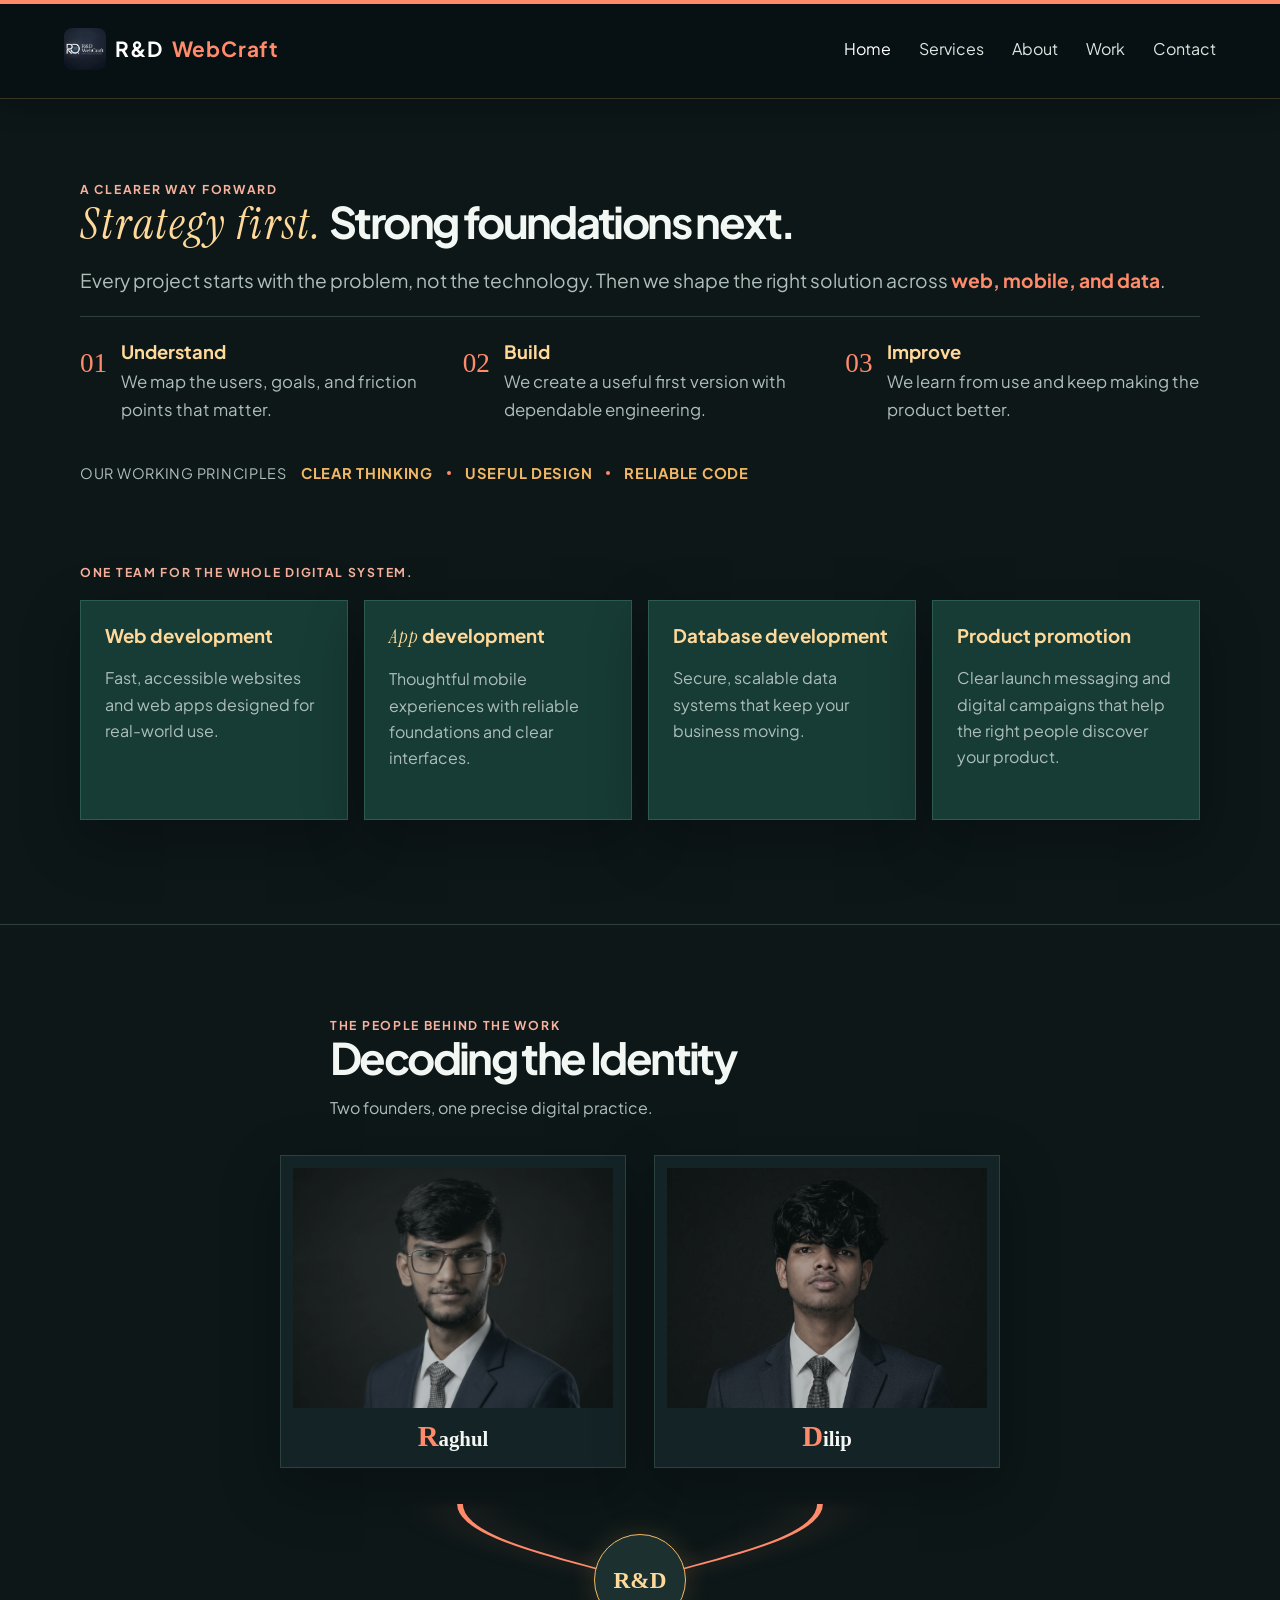
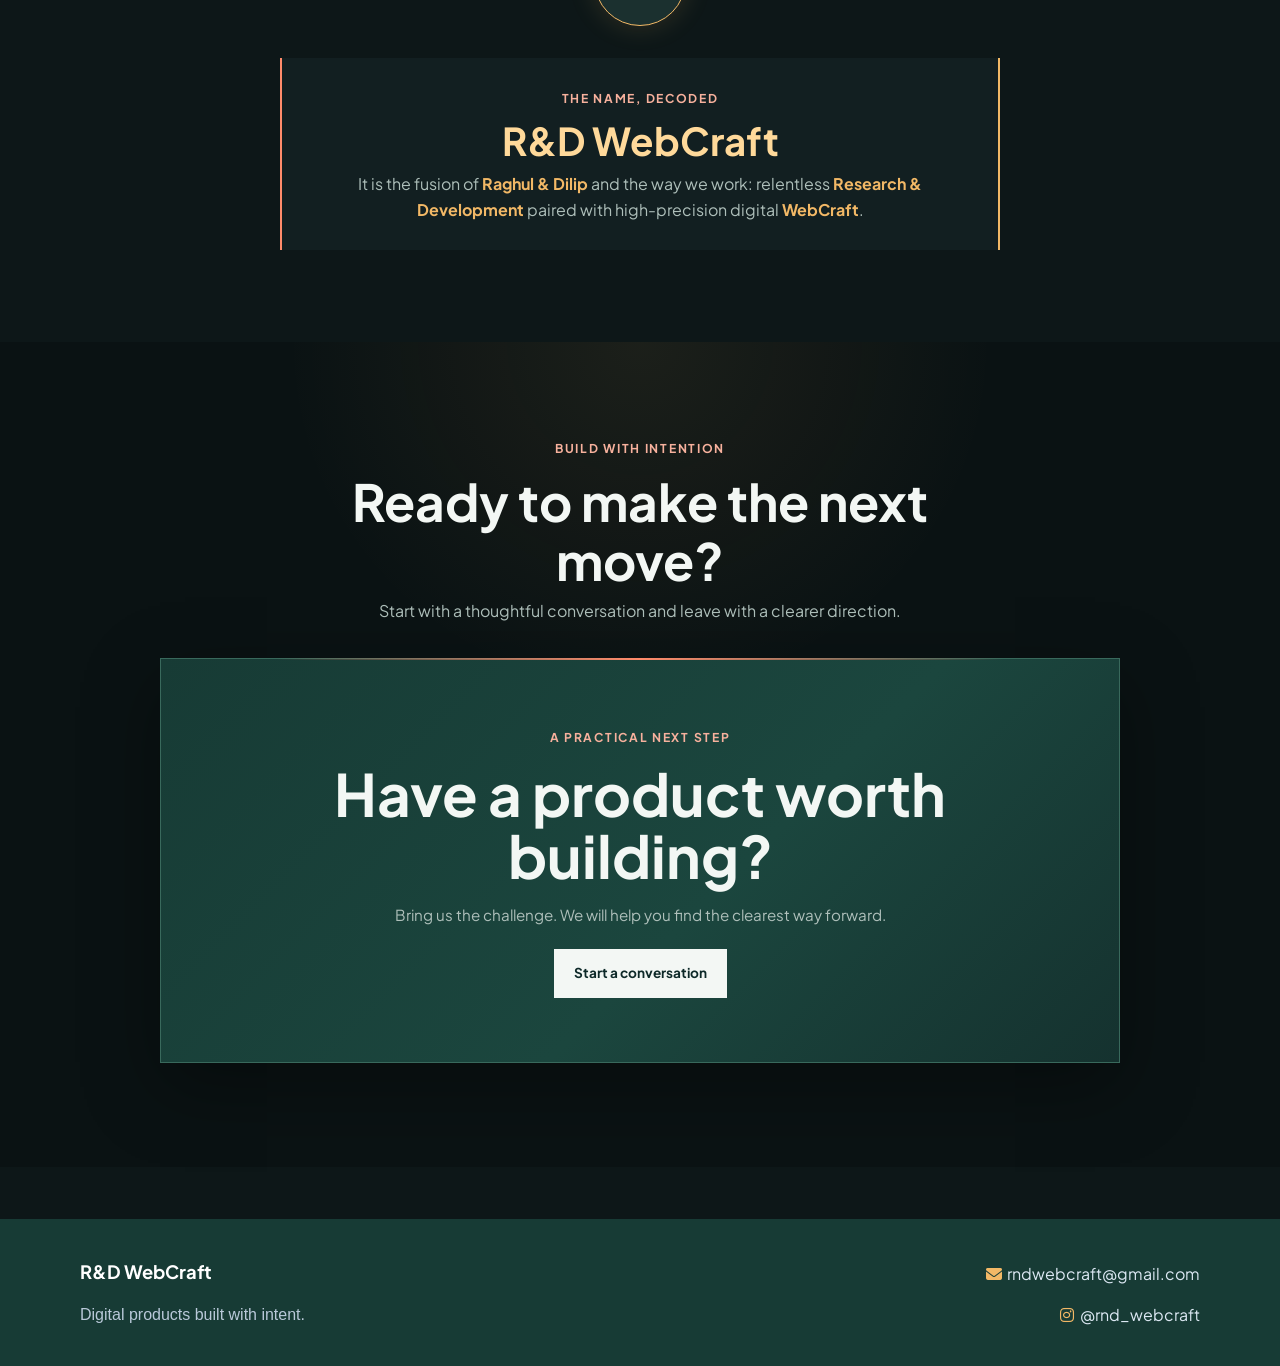
==== index.html @ b20bd74e "Add files via upload" ====
<!DOCTYPE html>
<html lang="en">
<head>
  <meta charset="UTF-8" />
  <meta name="viewport" content="width=device-width, initial-scale=1.0" />
  <title>R&amp;D WebCraft | Digital Products</title>
  <link rel="stylesheet" href="Styles.css" />
  <link rel="stylesheet" href="https://cdnjs.cloudflare.com/ajax/libs/font-awesome/6.5.2/css/all.min.css" />
  <link rel="icon" type="image/jpeg" href="../images/rnd_webcraft_icon.png">
  <link rel="apple-touch-icon" href="../images/rnd_webcraft_icon.png" />

  <meta property="og:site_name" content="R&amp;D WebCraft" />
  <meta property="og:title" content="R&amp;D WebCraft | Digital Products" />
  <meta property="og:type" content="website" />
  <meta property="og:url" content="______________" />

  <!-- 3. Google Site Name & Organization Structured Data (JSON-LD) -->
  <script type="application/ld+json">
  {
  "@context": "https://schema.org",
    "@graph": [
      {
        "@type": "WebSite",
        "@id": "___________________#website",
        "url": "____________________",
        "name": "R&D WebCraft",
        "alternateName": [
          "RnD WebCraft",
          "R&D WebCraft | Digital Products"
        ]
      },
      {
        "@type": "Organization",
        "@id": "______________________#organization",
        "name": "R&D WebCraft",
        "url": "_______________________",
        "logo": "________________________images/rnd_webcraft_icon.png"
      }
    ]
  }
  </script>
</head>
<body class="home-page">
  <header class="navbar">
    <a class="logo" href="index.html"><img src="../images/rnd_webcraft_icon.png" alt="R&amp;D WebCraft logo" />R&amp;D <span>WebCraft</span></a>
    <nav><a href="index.html" aria-current="page">Home</a><a href="services.html">Services</a><a href="about.html">About</a><a href="testimonies.html">Work</a><a href="contact.html">Contact</a></nav>
  </header>
  <main>
    <section class="services-preview home-process">
      <div class="section-intro home-overview reveal"><span class="eyebrow">A clearer way forward</span><h2><span class="editorial-emphasis">Strategy first.</span> Strong foundations next.</h2><p>Every project starts with the problem, not the technology. Then we shape the right solution across <strong>web, mobile, and data</strong>.</p></div>
      <div class="process">
        <article class="process-item reveal"><span class="process-number">01</span><div><h3>Understand</h3><p>We map the users, goals, and friction points that matter.</p></div></article>
        <article class="process-item reveal"><span class="process-number">02</span><div><h3>Build</h3><p>We create a useful first version with dependable engineering.</p></div></article>
        <article class="process-item reveal"><span class="process-number">03</span><div><h3>Improve</h3><p>We learn from use and keep making the product better.</p></div></article>
      </div>
      <div class="home-signature reveal"><span>Our working principles</span><strong>Clear thinking</strong><i></i><strong>Useful design</strong><i></i><strong>Reliable code</strong></div>
    </section>
    <section class="services-preview home-toolkit"><div class="section-intro reveal"><span class="eyebrow">One team for the whole digital system.</span></div><div class="cards"><article class="card reveal"><h3>Web development</h3><p>Fast, accessible websites and web apps designed for real-world use.</p></article><article class="card reveal"><h3><span class="editorial-emphasis">App</span> development</h3><p>Thoughtful mobile experiences with reliable foundations and clear interfaces.</p></article><article class="card reveal"><h3>Database development</h3><p>Secure, scalable data systems that keep your business moving.</p></article><article class="card reveal"><h3>Product promotion</h3><p>Clear launch messaging and digital campaigns that help the right people discover your product.</p></article></div></section>
    <section class="identity-section" aria-labelledby="identity-title">
      <div class="section-intro reveal"><span class="eyebrow">The people behind the work</span><h2 id="identity-title">Decoding the Identity</h2><p>Two founders, one precise digital practice.</p></div>
      <div class="founders-row">
        <article class="founder-card reveal"><div class="founder-portrait"><img src="../images/raghul.jpeg" alt="Placeholder portrait for Raghul" /></div><h3><strong>R</strong>aghul</h3></article>
        <article class="founder-card reveal"><div class="founder-portrait"><img src="../images/dilip.jpeg" alt="Dilip" /></div><h3><strong>D</strong>ilip</h3></article>
      </div>
      <div class="identity-convergence reveal" aria-label="R and D converge into the R and D monogram"><svg viewBox="0 0 100 120" role="img" aria-hidden="true" preserveAspectRatio="none"><path d="M25 0 C25 34 39 52 50 76"></path><path d="M75 0 C75 34 61 52 50 76"></path></svg><span class="identity-monogram">R&amp;D</span></div>
      <div class="identity-philosophy reveal"><span class="eyebrow">The name, decoded</span><h3>R&amp;D WebCraft</h3><p>It is the fusion of <strong>Raghul &amp; Dilip</strong> and the way we work: relentless <strong>Research &amp; Development</strong> paired with high-precision digital <strong>WebCraft</strong>.</p></div>
    </section>
    <section class="cta"><div class="cta-intro reveal"><span class="eyebrow">Build with intention</span><h2>Ready to make the next move?</h2><p>Start with a thoughtful conversation and leave with a clearer direction.</p></div><div class="cta-box reveal"><span class="eyebrow">A practical next step</span><h2>Have a product worth building?</h2><p>Bring us the challenge. We will help you find the clearest way forward.</p><a href="contact.html" class="btn-secondary">Start a conversation</a></div></section>
  </main>
  <br></br>
  <footer class="services-footer"><div class="services-footer-inner"><div><strong>R&amp;D WebCraft</strong><p>Digital products built with intent.</p></div><div class="footer-contact-details"><a href="mailto:rndwebcraft@gmail.com"><i class="fa-solid fa-envelope" aria-hidden="true"></i> rndwebcraft@gmail.com</a><a href="https://www.instagram.com/rnd_webcraft" target="_blank" rel="noopener noreferrer"><i class="fa-brands fa-instagram" aria-hidden="true"></i> @rnd_webcraft</a></div></div></footer>
  <script src="script.js"></script>
</body>
</html>
---- Styles.css ----
@import url('https://fonts.googleapis.com/css2?family=Instrument+Serif:ital@0;1&family=Plus+Jakarta+Sans:wght@400;500;600;700;800&display=swap');

:root {
  --ink: #f3f7f4;
  --ink-soft: #aebfba;
  --paper: #0d1718;
  --surface: #142325;
  --line: #2b4140;
  --gold: #f2b866;
  --gold-light: #ffd99a;
  --coral: #ff8b6b;
  --shadow: 0 20px 55px rgba(0, 0, 0, 0.28);
  --content-max: 1120px;
  --page-pad: 20px;
  --font-sans: "Plus Jakarta Sans", "Trebuchet MS", Verdana, sans-serif;
  --font-serif: "Instrument Serif", Georgia, "Times New Roman", serif;
}

* { box-sizing: border-box; }

html { scroll-behavior: smooth; }

body {
  margin: 0;
  background: var(--paper);
  color: var(--ink);
  font-family: var(--font-sans);
  line-height: 1.65;
}

body::before {
  content: "";
  position: fixed;
  inset: 0 0 auto;
  height: 4px;
  z-index: 20;
  background: var(--coral);
  transform: scaleX(0);
  transform-origin: left;
  animation: page-load 900ms ease forwards;
}

a { color: inherit; }

.navbar {
  position: sticky;
  top: 0;
  z-index: 10;
  display: flex;
  justify-content: space-between;
  align-items: center;
  gap: 18px;
  padding: 20px var(--page-pad);
  background: rgba(8, 17, 18, 0.96);
  color: #fff;
  border-bottom: 1px solid rgba(242, 184, 102, 0.22);
  box-shadow: 0 8px 24px rgba(0, 0, 0, 0.24);
}

.logo {
  display: inline-flex;
  align-items: center;
  gap: 10px;
  color: #fff;
  font-family: var(--font-sans);
  font-size: 1.4rem;
  font-weight: 700;
  letter-spacing: 0.04em;
  white-space: nowrap;
  text-decoration: none;
}

.logo img { width: 42px; height: 42px; object-fit: contain; border-radius: 8px; }

.logo span { color: var(--coral); }

nav { display: flex; flex-wrap: wrap; gap: 16px 20px; }

nav a {
  color: #dbe7e1;
  font-family: var(--font-sans);
  font-size: 0.92rem;
  text-decoration: none;
  transition: color 180ms ease;
}

nav a:hover, nav a[aria-current="page"] { color: #fff; }

main { width: 100%; }

section:not(.hero) { width: 100%; }

section:not(.hero) > *, footer > * {
  width: min(100%, var(--content-max));
  margin-left: auto;
  margin-right: auto;
}

.hero {
  max-width: none;
  padding: 76px var(--page-pad);
  color: #fff;
  background: radial-gradient(circle at 80% 20%, rgba(242, 184, 102, 0.16), transparent 30%), linear-gradient(115deg, #201919 0%, #3b2924 58%, #60422b 100%);
}

.home-intro { display: grid; grid-template-columns: 1fr; gap: 34px; align-items: end; }
.home-intro h1 { max-width: 720px; margin: 12px 0 0; font-family: var(--font-sans); font-size: clamp(2.8rem, 12vw, 6.2rem); }
.intro-note { padding: 22px 0 0 24px; border-left: 2px solid var(--coral); }
.intro-note p { margin: 0; color: #dce9e1; font-size: 1rem; }
.process { display: grid; grid-template-columns: 1fr; gap: 24px; padding-top: 24px; border-top: 1px solid var(--line); }
.process-item { display: grid; grid-template-columns: auto 1fr; gap: 14px; }
.process-number { color: var(--coral); font-family: Georgia, serif; font-size: 1.7rem; }
.process-item h3 { margin: 0 0 6px; color: var(--gold-light); font-size: 1.15rem; }
.process-item p { margin: 0; color: var(--ink-soft); font-size: 1.05rem; }
.home-signature { display: flex; align-items: center; flex-wrap: wrap; gap: 14px; margin-top: 38px; color: var(--ink-soft); font-size: 0.9rem; letter-spacing: 0.05em; text-transform: uppercase; }
.home-signature strong { color: var(--gold); font-size: 0.92rem; }
.home-signature i { width: 4px; height: 4px; border-radius: 50%; background: var(--coral); }

.hero-text { max-width: 750px; animation: rise-in 700ms ease both; }

.eyebrow {
  color: #f7b19d;
  font-family: var(--font-sans);
  font-size: 0.76rem;
  font-weight: 700;
  letter-spacing: 0.14em;
  text-transform: uppercase;
}

h1, h2, h3 { line-height: 1.15; }

.hero h1 { max-width: 700px; margin: 14px 0 20px; font-family: var(--font-sans); font-size: clamp(2.55rem, 7vw, 5.9rem); letter-spacing: 0; }
.hero p { max-width: 610px; color: #dce9e1; font-size: 1.12rem; }

.btn-primary, .btn-secondary, button {
  display: inline-block;
  border: 0;
  padding: 13px 20px;
  font-family: var(--font-sans);
  font-size: 0.85rem;
  font-weight: 700;
  text-decoration: none;
  cursor: pointer;
  transition: transform 180ms ease, background 180ms ease;
}

.btn-primary { margin-top: 14px; background: var(--coral); color: #fff; }
.btn-secondary { background: #f3f7f4; color: #0d2928; }
.btn-primary:hover, .btn-secondary:hover, button:hover { transform: translateY(-2px); }

.services-preview, .about, .portfolio, .contact { padding: 36px var(--page-pad) 58px; }
.home-process { padding-bottom: 18px; }
.home-toolkit { padding-top: 8px; }

.identity-section { padding: 62px var(--page-pad) 70px; border-top: 1px solid var(--line); }
.identity-section > .section-intro { max-width: 620px; margin-bottom: 34px; }
.identity-section .section-intro h2 { margin-bottom: 12px; }
.founders-row { display: grid; grid-template-columns: 1fr; gap: 18px; max-width: 720px; margin: 0 auto; }
.founder-card { padding: 12px; border: 1px solid var(--line); background: var(--surface); box-shadow: var(--shadow); text-align: center; }
.founder-portrait { aspect-ratio: 4 / 3; overflow: hidden; background: #203333; }
.founder-portrait img { display: block; width: 100%; height: 100%; object-fit: cover; opacity: 0.72; filter: grayscale(0.25) saturate(0.7); }
.founder-card h3 { margin: 12px 4px 2px; color: var(--ink); font-family: Georgia, "Times New Roman", serif; font-size: 1.3rem; }
.founder-card h3 strong { color: var(--coral); font-size: 1.8rem; }
.identity-convergence { position: relative; max-width: 720px; height: 122px; margin: 36px auto 32px; }
.identity-convergence svg { position: absolute; inset: 0; width: 100%; height: 100%; overflow: visible; }
.identity-convergence path { fill: none; stroke: var(--coral); stroke-width: 0.8; filter: drop-shadow(0 0 4px rgba(255, 139, 107, 0.55)); }
.identity-monogram { position: absolute; top: 62%; left: 50%; display: grid; width: 92px; height: 92px; place-items: center; border: 1px solid var(--gold); border-radius: 50%; background: #1b302f; color: var(--gold-light); font-family: Georgia, "Times New Roman", serif; font-size: 1.45rem; font-weight: 700; box-shadow: 0 0 28px rgba(242, 184, 102, 0.16); transform: translate(-50%, -50%); }
.identity-philosophy { max-width: 720px; margin: 0 auto; padding: 26px 30px; border-left: 2px solid var(--coral); border-right: 2px solid var(--gold); background: rgba(20, 35, 37, 0.72); text-align: center; }
.identity-philosophy h3 { margin: 8px 0 8px; color: var(--gold-light); font-family: var(--font-sans); font-size: clamp(1.65rem, 3vw, 2.5rem); }
.identity-philosophy p { max-width: 620px; margin: 0 auto; color: var(--ink-soft); font-size: 1rem; }
.identity-philosophy strong { color: var(--gold); }

.intro-layout { display: grid; grid-template-columns: 1fr; gap: 26px; align-items: center; margin-bottom: 32px; }
.section-intro { max-width: 650px; margin: 0; }
.home-toolkit > .section-intro { max-width: var(--content-max); }
.home-toolkit > .section-intro { margin-bottom: 16px; }
.services-preview > .section-intro,
.about > .section-intro { max-width: var(--content-max); }
.intro-visual { height: clamp(180px, 19vw, 250px); overflow: hidden; border: 1px solid rgba(43, 65, 64, 0.7); opacity: 0.48; filter: grayscale(0.35) saturate(0.65); }
.intro-visual img { display: block; width: 100%; height: 100%; object-fit: cover; object-position: center; }
.home-overview { max-width: 1120px; }
.section-intro h1, .section-intro h2 {
  margin: 0 0 12px;
  font-family: var(--font-sans);
  font-size: clamp(2.1rem, 4vw, 3.7rem);
  letter-spacing: -0.06em;
  line-height: 0.95;
}
.section-intro p, .about p, .card p { color: var(--ink-soft); }
.portfolio-quote { margin-top: 22px; padding-left: 16px; border-left: 2px solid var(--coral); color: var(--gold-light) !important; font-family: Georgia, "Times New Roman", serif; font-style: italic; }
.home-overview p { max-width: none; font-size: clamp(1.15rem, 1.8vw, 1.4rem); }

 .section-intro h1, .section-intro h2 {
  margin: 0 0 12px;
  font-family: var(--font-sans);
  font-size: clamp(2.1rem, 4vw, 3.7rem);
  letter-spacing: -0.06em;
  line-height: 0.95;
}

.home-page .section-intro h2,
.about-page .section-intro h1,
.services-page .section-intro h1,
.contact-page .section-intro h1,
.work-page .section-intro h1 {
  letter-spacing: -0.06em;
}

.cards { display: grid; grid-template-columns: 1fr; gap: 16px; }
.card { min-height: 220px; padding: 24px; border: 1px solid #2c5b4f; background: #173b35; box-shadow: var(--shadow); }
.card h2, .card h3 { margin-top: 0; color: var(--gold-light); }
.editorial-emphasis {
  color: var(--gold-light);
  font-family: var(--font-serif);
  font-style: italic;
  font-weight: 400;
  letter-spacing: 0.05em;
}
.case-study-grid { display: grid; grid-template-columns: minmax(0, 1fr); gap: 16px; align-items: start; }
.case-study { min-width: 0; height: fit-content; align-self: start; padding: 15px; border: 1px solid #2c5b4f; background: #173b35; box-shadow: var(--shadow); }
.case-study-columns { display: grid; grid-template-columns: minmax(0, 0.9fr) minmax(0, 1.1fr); gap: 20px; align-items: stretch; }
.case-study-details, .case-study-media { min-width: 0; }
.case-study-media { min-height: 250px; }
.case-study h2 { margin: 6px 0 5px; color: var(--gold-light); font-family: var(--font-sans); font-size: clamp(1.65rem, 2.7vw, 2.3rem); }
.case-study-heading h2 { display: flex; align-items: baseline; flex-wrap: wrap; gap: 12px; }
.project-link { display: block; margin-bottom: 12px; color: var(--gold-light); font-family: "Trebuchet MS", sans-serif; font-size: 0.75rem; font-weight: 700; text-decoration: none; }
.project-link:hover { color: var(--gold-light); }
.case-study h3 { margin: 0 0 8px; color: var(--gold-light); font-size: 0.88rem; text-transform: uppercase; letter-spacing: 0.08em; }
.case-study p { margin: 0; color: var(--ink-soft); font-size: 0.78rem; }
.case-study-title { color: var(--ink) !important; font-size: 0.9rem !important; }
.case-study-meta { align-self: end; padding-left: 16px; border-left: 1px solid var(--coral); }
.case-study-meta span { display: block; margin-bottom: 7px; color: var(--ink-soft); font-size: 0.72rem; letter-spacing: 0.12em; text-transform: uppercase; }
.case-study-meta strong { color: var(--ink); font-size: 0.84rem; }
.case-study-quote { grid-column: 1 / -1; padding-top: 14px; border-top: 1px solid var(--line); color: var(--gold-light) !important; font-family: Georgia, "Times New Roman", serif; font-size: 0.82rem !important; font-style: italic; }
.case-study-overview-copy { margin-top: 16px; }
.customer-review { grid-column: 1 / -1; margin-top: 12px; padding: 8px 12px; border-left: 3px solid var(--gold); background: rgba(242, 184, 102, 0.08); }
.customer-review span { display: block; margin-bottom: 5px; color: var(--gold); font-size: 0.68rem; font-weight: 700; letter-spacing: 0.1em; text-transform: uppercase; }
.customer-review p { color: var(--ink) !important; font-size: 0.74rem; font-style: italic; }
.media-assets { display: grid; gap: 12px; }
.case-study-overview .media-assets, .case-study-media .media-assets { margin-top: 14px; padding-top: 10px; border-top: 1px solid var(--line); }
.media-toggle { display: flex; width: 100%; align-items: center; gap: 8px; padding: 9px 10px; border: 1px solid var(--line); background: transparent; color: var(--ink-soft); font: inherit; font-size: 0.75rem; text-align: left; }
.media-toggle:hover { transform: none; background: rgba(255, 255, 255, 0.06); }
.media-toggle-icon { margin-left: auto; transition: transform 180ms ease; }
.media-toggle[aria-expanded="true"] .media-toggle-icon { transform: rotate(180deg); }
.image-bundle { display: grid; grid-template-columns: repeat(4, minmax(0, 1fr)); grid-template-rows: repeat(2, 58px); gap: 7px; margin-top: 7px; overflow: hidden; }
.image-bundle[hidden] { display: none !important; }
.image-thumb { display: block; min-width: 0; padding: 0; border: 0; background: transparent; cursor: zoom-in; }
.image-thumb:hover { transform: none; }
.image-bundle img { display: block; width: 100%; height: 100%; aspect-ratio: 1; object-fit: cover; border: 1px solid var(--line); }
.image-lightbox { position: fixed; inset: 0; z-index: 30; display: grid; place-items: center; padding: 42px 24px 24px; background: rgba(5, 12, 13, 0.92); }
.image-lightbox[hidden] { display: none; }
.image-lightbox img { display: block; max-width: min(1100px, 94vw); max-height: 88vh; object-fit: contain; border: 1px solid var(--line); box-shadow: var(--shadow); }
.lightbox-close { position: absolute; top: 16px; right: 20px; display: grid; width: 42px; height: 42px; place-items: center; padding: 0; border: 1px solid var(--line); background: var(--surface); color: var(--ink); font-size: 1.1rem; }
.lightbox-close:hover { transform: none; background: var(--coral); }
.service-detail-grid {
  display: grid;
  grid-template-columns: 1fr;
  gap: 22px;
  margin-top: 28px;
}

.service-entry {
  padding: 26px 24px;
  border: 1px solid var(--line);
  background: rgba(20, 35, 37, 0.9);
  box-shadow: var(--shadow);
}

.service-entry h3 {
  margin: 14px 0 10px;
  color: var(--gold-light);
  font-size: clamp(1.15rem, 2vw, 1.5rem);
  line-height: 1.35;
}

.service-list { display: grid; gap: 10px; margin: 0; padding: 0; list-style: none; color: var(--ink-soft); font-size: 0.92rem; }
.service-list li { padding-top: 10px; border-top: 1px solid var(--line); line-height: 1.6; }
.service-list li::before { content: "+"; margin-right: 8px; color: var(--coral); font-weight: 700; }
.service-list strong { color: var(--gold-light); }
.service-contact { display: grid; grid-template-columns: minmax(0, 1fr) auto; align-items: center; gap: 28px; margin-top: 42px; padding: 30px clamp(24px, 4vw, 48px); border: 1px solid var(--line); border-radius: 12px; background: var(--surface); box-shadow: var(--shadow); }
.service-contact-copy h2 { max-width: 670px; margin: 12px 0 0; color: var(--ink); font-family: var(--font-sans); font-size: clamp(1.8rem, 3vw, 2.6rem); line-height: 1.15; }
.service-contact-actions { display: grid; grid-template-columns: repeat(2, minmax(120px, 1fr)); gap: 14px; min-width: 290px; }
.service-contact-actions a { display: grid; min-height: 52px; place-items: center; padding: 12px 20px; border: 1px solid var(--line); border-radius: 10px; color: var(--ink); font-size: 0.95rem; font-weight: 700; text-decoration: none; transition: transform 180ms ease, background 180ms ease; }
.service-contact-actions a:hover { transform: translateY(-2px); background: rgba(255, 255, 255, 0.1); }
.service-contact-actions .contact-action-primary { border-color: var(--gold); background: var(--gold); color: #24180d; }
.service-contact-actions .contact-action-primary:hover { background: #f0c665; }
.service-contact-actions .contact-action:last-child { grid-column: 1; }

.about-grid, .contact-grid { display: grid; grid-template-columns: 1fr; gap: 22px; align-items: stretch; }
.contact-grid { grid-template-columns: 1fr; }
.about-grid { grid-template-rows: none; }
.about h2, .contact h2, .portfolio h2 { font-family: var(--font-sans); font-size: clamp(2rem, 4vw, 3.5rem); margin-top: 0; }
.about-card, .contact-box { height: 100%; padding: 30px; background: var(--surface); border-left: 4px solid var(--coral); box-shadow: var(--shadow); }
.profile-links { display: flex; flex-wrap: wrap; gap: 12px; margin-top: 26px; }
.profile-links a { color: var(--gold); font-family: "Trebuchet MS", sans-serif; font-weight: 700; }
.profile-showcase { display: grid; grid-template-columns: 1fr; gap: 18px; }
.profile-frame { width: 100%; height: 620px; border: 1px solid var(--line); background: var(--surface); box-shadow: var(--shadow); }

.cta { max-width: none; padding: 92px 24px 104px; background: radial-gradient(circle at 50% 0%, rgba(242, 184, 102, 0.08), transparent 34%), #0a1213; text-align: center; }
.cta-intro { max-width: 620px; margin: 0 auto 34px; }
.cta-intro h2 { margin: 12px 0 8px; color: var(--ink); font-family: var(--font-sans); font-size: clamp(2rem, 4vw, 3.25rem); }
.cta-intro p { margin: 0; color: var(--ink-soft); font-size: 1rem; }
.cta-box { position: relative; max-width: 900px; min-height: 330px; margin: 0 auto; padding: 70px clamp(28px, 7vw, 92px); border: 1px solid #39695c; background: linear-gradient(135deg, #173b35 0%, #1b463e 58%, #15322f 100%); box-shadow: 0 24px 70px rgba(0, 0, 0, 0.34); }
.cta-box::before { content: ""; position: absolute; top: -1px; left: 12%; width: 76%; height: 2px; background: linear-gradient(90deg, transparent, var(--coral), transparent); }
.cta-box h2 { max-width: 620px; margin: 14px auto 16px; color: var(--ink); font-family: var(--font-sans); font-size: clamp(2.2rem, 5vw, 3.65rem); line-height: 1.05; }
.cta-box p { max-width: 500px; margin: 0 auto 22px; color: var(--ink-soft); font-size: 0.95rem; }

.contact form { display: grid; gap: 14px; }
label { color: var(--ink); font-size: 0.82rem; font-weight: 700; }
input, textarea { width: 100%; border: 1px solid var(--line); padding: 14px; background: #102021; color: var(--ink); font: inherit; }
input:focus, textarea:focus { outline: 2px solid var(--coral); outline-offset: 2px; }
textarea { min-height: 150px; resize: vertical; }
button { background: var(--gold); color: #24180d; }

.form-embed {
  width: 100%;
  min-height: 720px;
  height: 100%;
  padding: 12px;
  border: 1px solid var(--line);
  background: rgba(20, 35, 37, 0.8);
  box-shadow: var(--shadow);
}

.form-embed iframe {
  display: block;
  width: 100%;
  min-height: 700px;
  height: 100%;
  border: 0;
  background: #fff;
}

.contact-links-panel {
  display: flex;
  flex-direction: column;
  justify-content: center;
  min-height: 240px;
  margin-top: 26px;
  padding: 24px 22px;
  border: 1px solid var(--line);
  background: rgba(20, 35, 37, 0.8);
  box-shadow: var(--shadow);
}

.contact-links-panel p {
  margin: 0 0 18px;
  color: var(--ink-soft);
  font-size: 0.98rem;
  line-height: 1.7;
}

.contact-links-list {
  display: grid;
  grid-template-columns: repeat(2, minmax(0, 1fr));
  gap: 12px;
}

.contact-links-list a {
  display: inline-flex;
  align-items: center;
  justify-content: center;
  gap: 8px;
  min-height: 50px;
  padding: 10px 16px;
  border: 1px solid var(--line);
  background: rgba(255, 255, 255, 0.02);
  color: var(--ink);
  text-decoration: none;
  font-size: 0.9rem;
  font-weight: 700;
  transition: transform 180ms ease, border-color 180ms ease, background 180ms ease;
}

.contact-links-list a:hover {
  transform: translateY(-2px);
  border-color: var(--gold);
  background: rgba(242, 184, 102, 0.08);
}

.contact-links-list i {
  color: var(--gold-light);
}

strong, .highlight { color: var(--coral); font-weight: 700; }

footer { padding: 28px 24px; background: var(--ink); color: #dbe7e1; }
footer p { max-width: 1120px; margin: 0 auto; font-family: "Trebuchet MS", sans-serif; font-size: 0.82rem; }
.services-footer { padding: 38px 24px; background: #173b35; color: #dce8f3; }
.services-footer-inner { display: flex; justify-content: space-between; align-items: flex-end; gap: 30px; max-width: 1120px; margin: 0 auto; }
.services-footer strong { color: #fff; font-size: 1.15rem; }
.services-footer p { margin: 14px 0 0; color: #b9c9d9; font-size: 1rem; }
.footer-contact-details { display: grid; gap: 14px; text-align: right; }
.footer-contact-details a { color: #dce8f3; font-size: 1rem; text-decoration: none; }
.footer-contact-details i { width: 1.2em; color: var(--gold); text-align: center; }

.reveal { opacity: 0; transform: translateY(24px); transition: opacity 600ms ease, transform 600ms ease; }
.reveal.is-visible { opacity: 1; transform: none; }
.is-leaving { opacity: 0; transition: opacity 220ms ease; }

@keyframes page-load { to { transform: scaleX(1); } }
@keyframes rise-in { from { opacity: 0; transform: translateY(24px); } to { opacity: 1; transform: none; } }

@media (min-width: 600px) {
  :root { --page-pad: 32px; }

  .navbar { align-items: center; flex-direction: row; padding-block: 24px; }
  .logo { gap: 9px; font-size: 1.2rem; }
  .logo img { width: 38px; height: 38px; }
  nav { gap: 22px; }
  nav a { font-size: 0.98rem; }
  .hero { padding-block: 96px; }
  .home-intro { grid-template-columns: minmax(0, 1.15fr) minmax(220px, 0.85fr); gap: 42px; }
  .process { grid-template-columns: repeat(2, minmax(0, 1fr)); gap: 28px; }
  .cards, .about-grid, .contact-grid, .profile-showcase, .service-detail-grid { grid-template-columns: repeat(2, minmax(0, 1fr)); }
  .founders-row { grid-template-columns: repeat(2, minmax(0, 1fr)); gap: 28px; }
  .intro-layout { grid-template-columns: minmax(0, 1.15fr) minmax(210px, 0.85fr); gap: 32px; }
  .intro-visual { height: clamp(180px, 19vw, 250px); }
  .case-study-columns { grid-template-columns: minmax(0, 0.9fr) minmax(0, 1.1fr); gap: 20px; }
  .service-contact { grid-template-columns: 1fr; }
  .service-contact-actions { grid-template-columns: repeat(2, minmax(120px, 1fr)); min-width: 0; width: 100%; }
  .identity-section { padding-block: 76px 84px; }
  .cta { padding-block: 76px 88px; }
  .home-process { padding-bottom: 30px; }
  .home-toolkit { padding-top: 14px; }
  .cta-box { min-height: 330px; padding: 64px clamp(34px, 7vw, 86px); }
}

@media (min-width: 900px) {
  :root { --page-pad: 48px; }

  .navbar { padding-block: 28px; }
  .logo { font-size: 1.3rem; }
  .logo img { width: 42px; height: 42px; }
  nav { gap: 28px; }
  nav a { font-size: 1rem; }
  .hero { padding-block: clamp(110px, 12vw, 150px); }
  .home-intro { gap: clamp(48px, 7vw, 96px); }
  .process { grid-template-columns: repeat(3, minmax(0, 1fr)); }
  .cards { grid-template-columns: repeat(4, minmax(0, 1fr)); }
  .service-contact { grid-template-columns: minmax(0, 1fr) auto; }
  .service-contact-actions { min-width: 290px; width: auto; }
  .about-grid, .contact-grid { gap: 28px; }
  .contact-grid { grid-template-columns: minmax(0, 0.92fr) minmax(0, 1.3fr); }
  .profile-showcase { grid-template-columns: repeat(2, minmax(0, 1fr)); }
  .services-preview, .about, .portfolio, .contact { padding-block: 60px 84px; }
  .home-process { padding-bottom: 42px; }
  .home-toolkit { padding-top: 20px; }
  .identity-section { padding-block: 86px 92px; }
  .cta { padding-block: 92px 104px; }
}

@media (min-width: 1280px) {
  :root { --page-pad: 64px; }

  .hero h1 { font-size: clamp(4.5rem, 6vw, 6.2rem); }
  .section-intro h1, .section-intro h2 { font-size: clamp(2.4rem, 3.4vw, 3.7rem); }
  .home-overview p { font-size: clamp(1.2rem, 1.5vw, 1.4rem); }
  .services-preview, .about, .portfolio, .contact { padding-block: 76px 104px; }
  .home-process { padding-bottom: 48px; }
  .home-toolkit { padding-top: 24px; }
  .cta-box { max-width: 960px; }
}

@media (prefers-reduced-motion: reduce) {
  *, *::before, *::after { scroll-behavior: auto !important; animation-duration: 0.01ms !important; transition-duration: 0.01ms !important; }
}
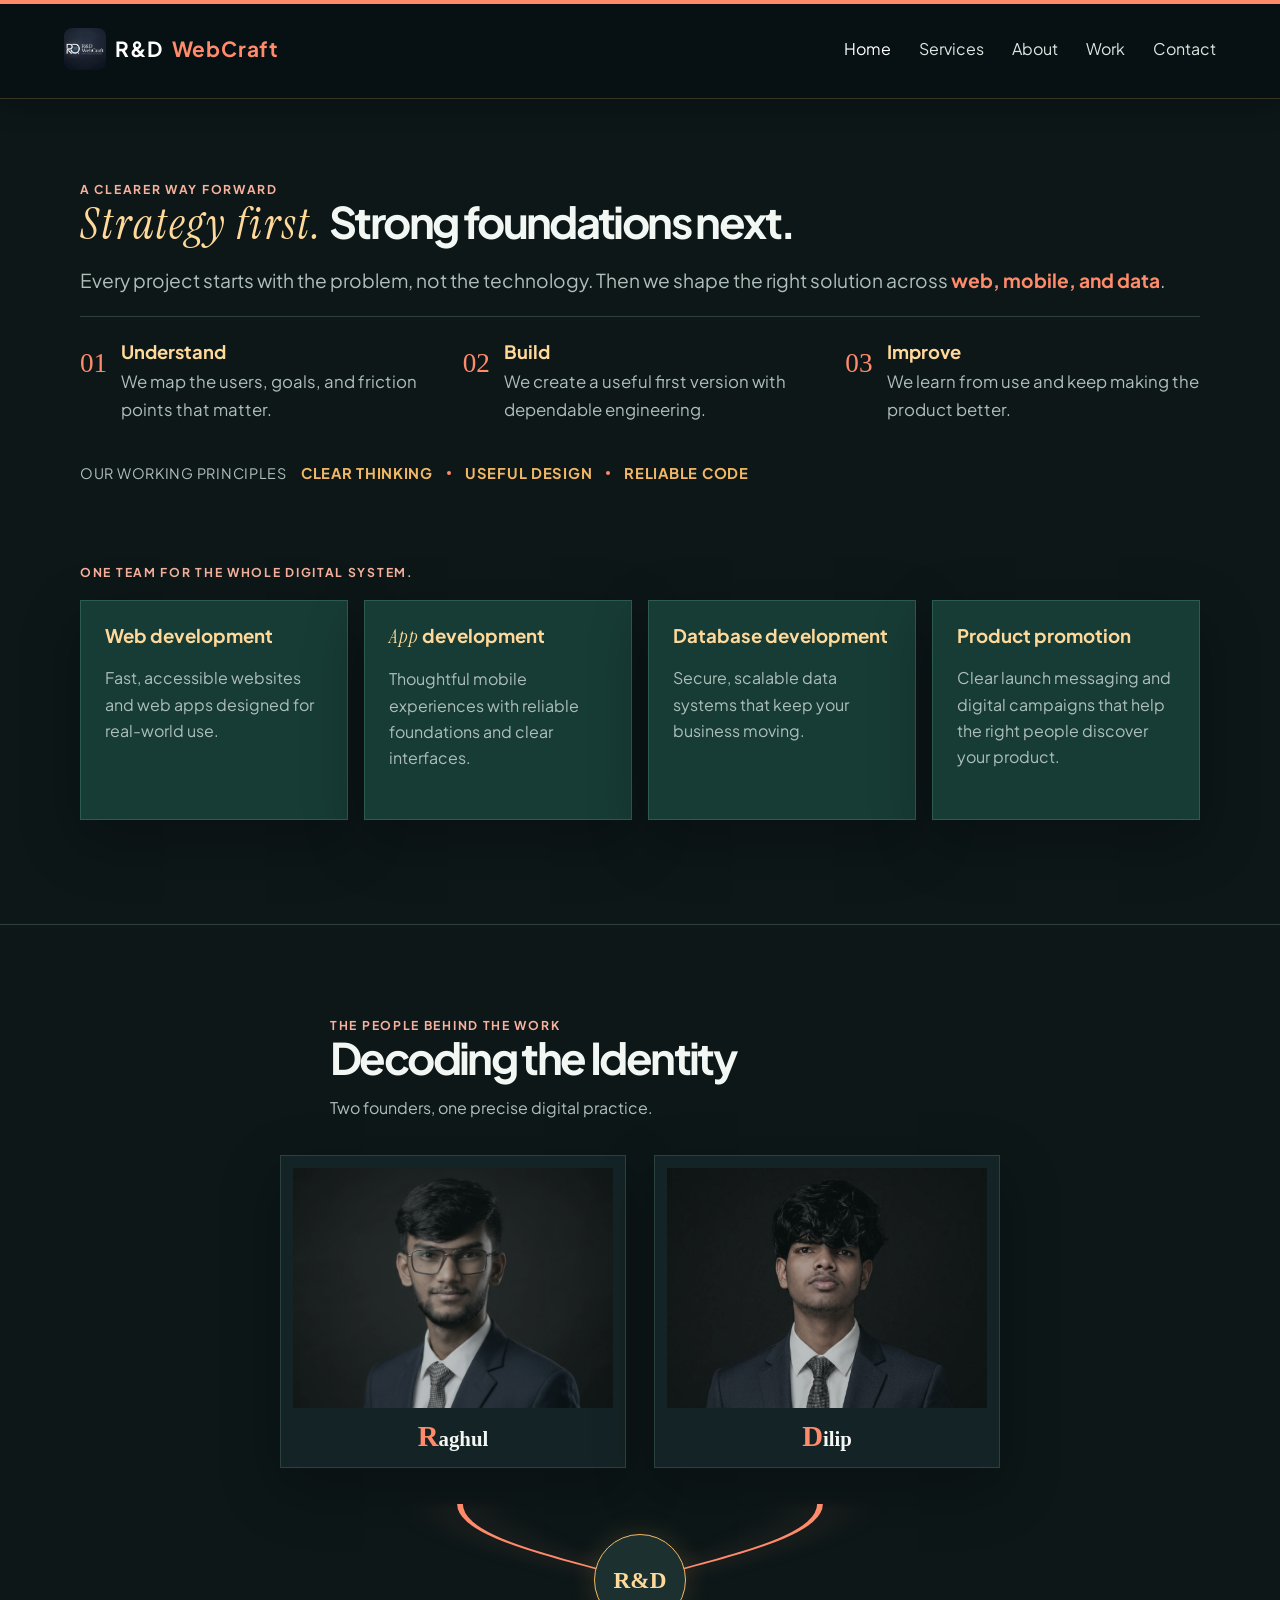
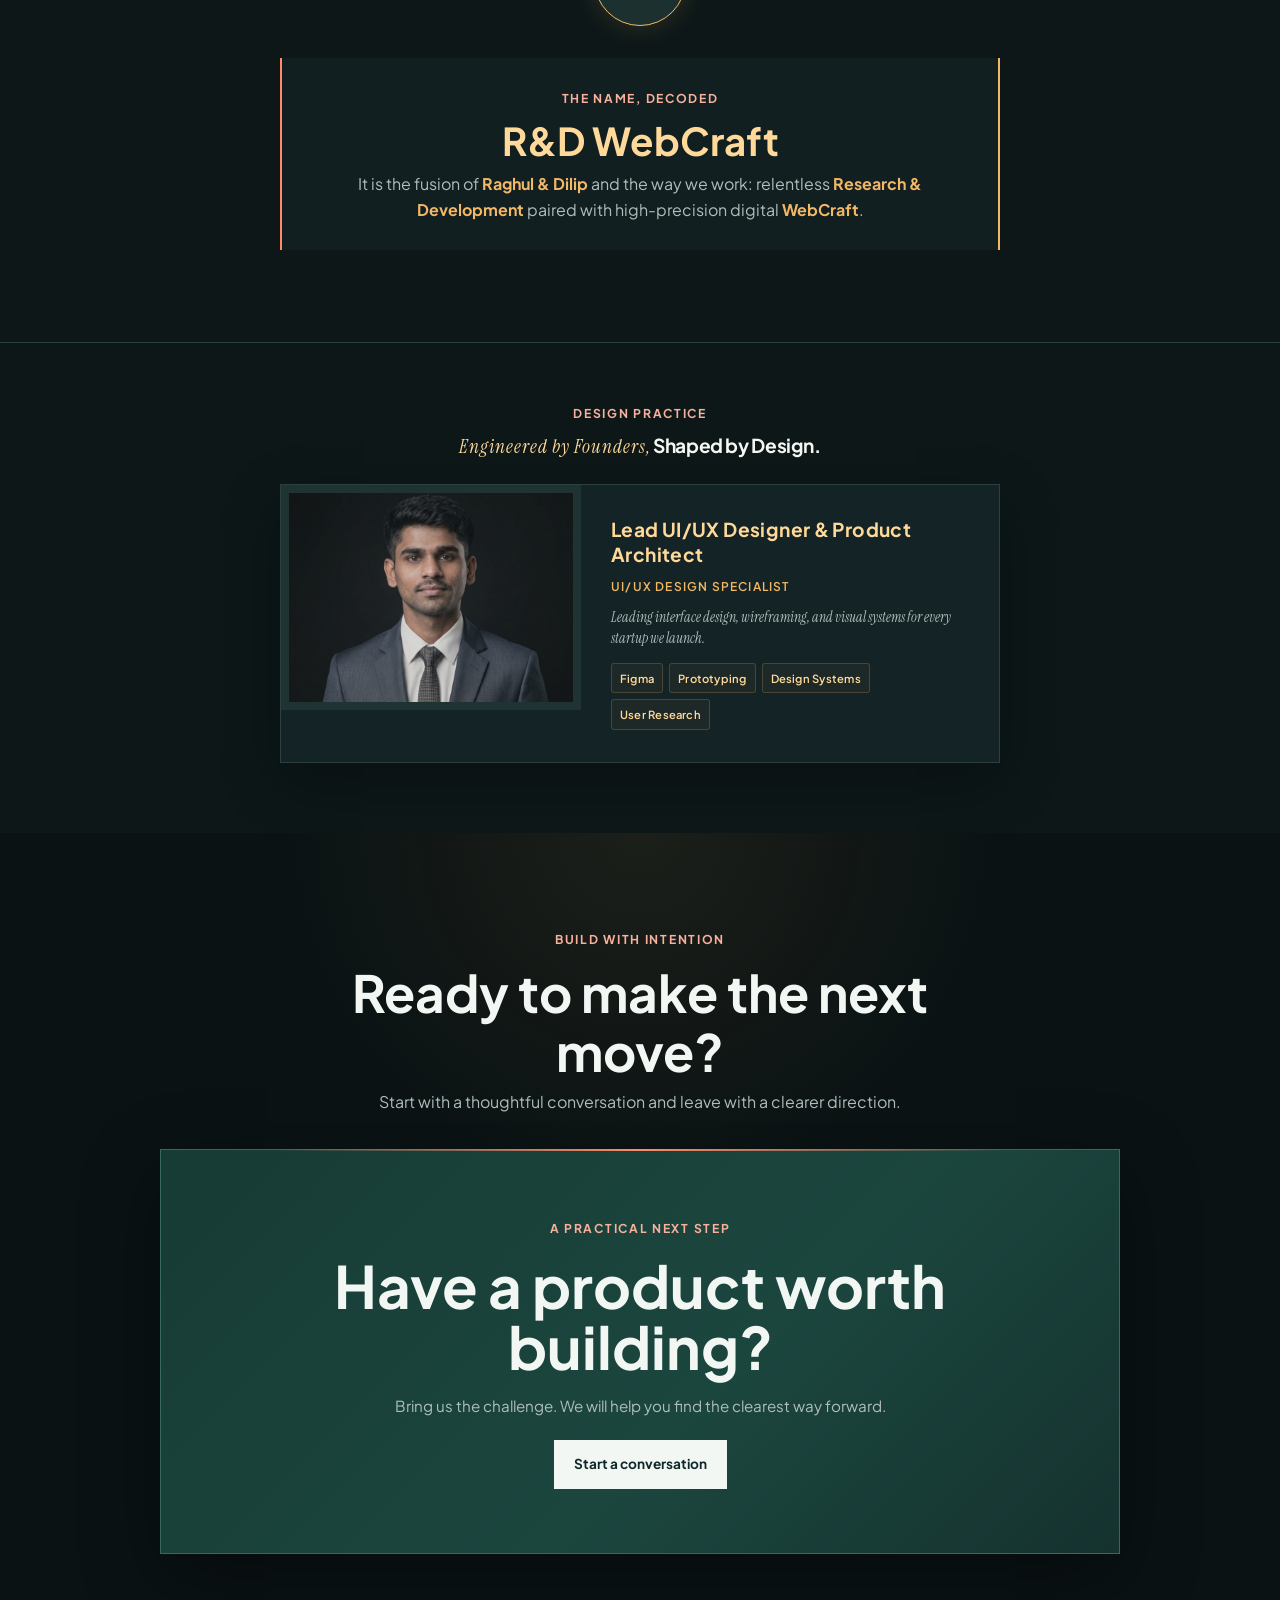
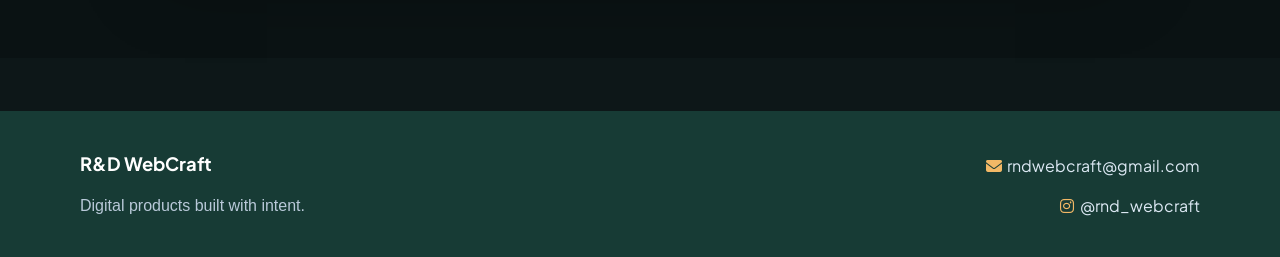
==== commit 38eb6924: "fix: update favicon tags and design layout" ====
--- a/index.html
+++ b/index.html
@@ -1,74 +1,99 @@
-<!DOCTYPE html>
-<html lang="en">
-<head>
-  <meta charset="UTF-8" />
-  <meta name="viewport" content="width=device-width, initial-scale=1.0" />
-  <title>R&amp;D WebCraft | Digital Products</title>
-  <link rel="stylesheet" href="Styles.css" />
-  <link rel="stylesheet" href="https://cdnjs.cloudflare.com/ajax/libs/font-awesome/6.5.2/css/all.min.css" />
-  <link rel="icon" type="image/jpeg" href="../images/rnd_webcraft_icon.png">
-  <link rel="apple-touch-icon" href="../images/rnd_webcraft_icon.png" />
-
-  <meta property="og:site_name" content="R&amp;D WebCraft" />
-  <meta property="og:title" content="R&amp;D WebCraft | Digital Products" />
-  <meta property="og:type" content="website" />
-  <meta property="og:url" content="______________" />
-
-  <!-- 3. Google Site Name & Organization Structured Data (JSON-LD) -->
-  <script type="application/ld+json">
-  {
-  "@context": "https://schema.org",
-    "@graph": [
-      {
-        "@type": "WebSite",
-        "@id": "___________________#website",
-        "url": "____________________",
-        "name": "R&D WebCraft",
-        "alternateName": [
-          "RnD WebCraft",
-          "R&D WebCraft | Digital Products"
-        ]
-      },
-      {
-        "@type": "Organization",
-        "@id": "______________________#organization",
-        "name": "R&D WebCraft",
-        "url": "_______________________",
-        "logo": "________________________images/rnd_webcraft_icon.png"
-      }
-    ]
-  }
-  </script>
-</head>
-<body class="home-page">
-  <header class="navbar">
-    <a class="logo" href="index.html"><img src="../images/rnd_webcraft_icon.png" alt="R&amp;D WebCraft logo" />R&amp;D <span>WebCraft</span></a>
-    <nav><a href="index.html" aria-current="page">Home</a><a href="services.html">Services</a><a href="about.html">About</a><a href="testimonies.html">Work</a><a href="contact.html">Contact</a></nav>
-  </header>
-  <main>
-    <section class="services-preview home-process">
-      <div class="section-intro home-overview reveal"><span class="eyebrow">A clearer way forward</span><h2><span class="editorial-emphasis">Strategy first.</span> Strong foundations next.</h2><p>Every project starts with the problem, not the technology. Then we shape the right solution across <strong>web, mobile, and data</strong>.</p></div>
-      <div class="process">
-        <article class="process-item reveal"><span class="process-number">01</span><div><h3>Understand</h3><p>We map the users, goals, and friction points that matter.</p></div></article>
-        <article class="process-item reveal"><span class="process-number">02</span><div><h3>Build</h3><p>We create a useful first version with dependable engineering.</p></div></article>
-        <article class="process-item reveal"><span class="process-number">03</span><div><h3>Improve</h3><p>We learn from use and keep making the product better.</p></div></article>
-      </div>
-      <div class="home-signature reveal"><span>Our working principles</span><strong>Clear thinking</strong><i></i><strong>Useful design</strong><i></i><strong>Reliable code</strong></div>
-    </section>
-    <section class="services-preview home-toolkit"><div class="section-intro reveal"><span class="eyebrow">One team for the whole digital system.</span></div><div class="cards"><article class="card reveal"><h3>Web development</h3><p>Fast, accessible websites and web apps designed for real-world use.</p></article><article class="card reveal"><h3><span class="editorial-emphasis">App</span> development</h3><p>Thoughtful mobile experiences with reliable foundations and clear interfaces.</p></article><article class="card reveal"><h3>Database development</h3><p>Secure, scalable data systems that keep your business moving.</p></article><article class="card reveal"><h3>Product promotion</h3><p>Clear launch messaging and digital campaigns that help the right people discover your product.</p></article></div></section>
-    <section class="identity-section" aria-labelledby="identity-title">
-      <div class="section-intro reveal"><span class="eyebrow">The people behind the work</span><h2 id="identity-title">Decoding the Identity</h2><p>Two founders, one precise digital practice.</p></div>
-      <div class="founders-row">
-        <article class="founder-card reveal"><div class="founder-portrait"><img src="../images/raghul.jpeg" alt="Placeholder portrait for Raghul" /></div><h3><strong>R</strong>aghul</h3></article>
-        <article class="founder-card reveal"><div class="founder-portrait"><img src="../images/dilip.jpeg" alt="Dilip" /></div><h3><strong>D</strong>ilip</h3></article>
-      </div>
-      <div class="identity-convergence reveal" aria-label="R and D converge into the R and D monogram"><svg viewBox="0 0 100 120" role="img" aria-hidden="true" preserveAspectRatio="none"><path d="M25 0 C25 34 39 52 50 76"></path><path d="M75 0 C75 34 61 52 50 76"></path></svg><span class="identity-monogram">R&amp;D</span></div>
-      <div class="identity-philosophy reveal"><span class="eyebrow">The name, decoded</span><h3>R&amp;D WebCraft</h3><p>It is the fusion of <strong>Raghul &amp; Dilip</strong> and the way we work: relentless <strong>Research &amp; Development</strong> paired with high-precision digital <strong>WebCraft</strong>.</p></div>
-    </section>
-    <section class="cta"><div class="cta-intro reveal"><span class="eyebrow">Build with intention</span><h2>Ready to make the next move?</h2><p>Start with a thoughtful conversation and leave with a clearer direction.</p></div><div class="cta-box reveal"><span class="eyebrow">A practical next step</span><h2>Have a product worth building?</h2><p>Bring us the challenge. We will help you find the clearest way forward.</p><a href="contact.html" class="btn-secondary">Start a conversation</a></div></section>
-  </main>
-  <br></br>
-  <footer class="services-footer"><div class="services-footer-inner"><div><strong>R&amp;D WebCraft</strong><p>Digital products built with intent.</p></div><div class="footer-contact-details"><a href="mailto:rndwebcraft@gmail.com"><i class="fa-solid fa-envelope" aria-hidden="true"></i> rndwebcraft@gmail.com</a><a href="https://www.instagram.com/rnd_webcraft" target="_blank" rel="noopener noreferrer"><i class="fa-brands fa-instagram" aria-hidden="true"></i> @rnd_webcraft</a></div></div></footer>
-  <script src="script.js"></script>
-</body>
-</html>
+<!DOCTYPE html>
+<html lang="en">
+<head>
+  <meta charset="UTF-8" />
+  <meta name="viewport" content="width=device-width, initial-scale=1.0" />
+  <title>R&amp;D WebCraft | Digital Products</title>
+  <link rel="stylesheet" href="Styles.css" />
+  <link rel="stylesheet" href="https://cdnjs.cloudflare.com/ajax/libs/font-awesome/6.5.2/css/all.min.css" />
+  <link rel="icon" type="image/png" sizes="48x48" href="https://rndwebcraft.vercel.app/images/rnd_webcraft_icon.png">
+<link rel="shortcut icon" href="https://rndwebcraft.vercel.app/images/rnd_webcraft_icon.png">
+<link rel="apple-touch-icon" href="https://rndwebcraft.vercel.app/images/rnd_webcraft_icon.png">
+
+  <meta property="og:site_name" content="R&amp;D WebCraft" />
+  <meta property="og:title" content="R&amp;D WebCraft | Digital Products" />
+  <meta property="og:type" content="website" />
+  <meta property="og:url" content="https://rndwebcraft.vercel.app/" />
+
+  <!-- 3. Google Site Name & Organization Structured Data (JSON-LD) -->
+  <script type="application/ld+json">
+  {
+  "@context": "https://schema.org",
+    "@graph": 
+    [
+      {
+        "@type": "WebSite",
+        "@id": "https://rndwebcraft.vercel.app/#website",
+        "url": "https://rndwebcraft.vercel.app/",
+        "name": "R&D WebCraft",
+        "alternateName": [
+          "RnD WebCraft",
+          "R&D WebCraft | Digital Products"
+        ]
+      },
+      {
+        "@type": "Organization",
+        "@id": "https://rndwebcraft.vercel.app/#organization",
+        "name": "R&D WebCraft",
+        "url": "https://rndwebcraft.vercel.app/",
+        "logo": "https://rndwebcraft.vercel.app/images/rnd_webcraft_icon.png"
+      }
+    ]
+  }
+  </script>
+  <meta name="google-site-verification" content="Eu7IYV9PX5PxHdp5jqbT247PQi2Dd1MAVB8EzTbc9vo" />
+</head>
+<body class="home-page">
+  <header class="navbar">
+    <a class="logo" href="index.html"><img src="images/rnd_webcraft_icon.png" alt="R&amp;D WebCraft logo" />R&amp;D <span>WebCraft</span></a>
+    <nav><a href="index.html" aria-current="page">Home</a><a href="services.html">Services</a><a href="about.html">About</a><a href="testimonies.html">Work</a><a href="contact.html">Contact</a></nav>
+  </header>
+  <main>
+    <section class="services-preview home-process">
+      <div class="section-intro home-overview reveal"><span class="eyebrow">A clearer way forward</span><h2><span class="editorial-emphasis">Strategy first.</span> Strong foundations next.</h2><p>Every project starts with the problem, not the technology. Then we shape the right solution across <strong>web, mobile, and data</strong>.</p></div>
+      <div class="process">
+        <article class="process-item reveal"><span class="process-number">01</span><div><h3>Understand</h3><p>We map the users, goals, and friction points that matter.</p></div></article>
+        <article class="process-item reveal"><span class="process-number">02</span><div><h3>Build</h3><p>We create a useful first version with dependable engineering.</p></div></article>
+        <article class="process-item reveal"><span class="process-number">03</span><div><h3>Improve</h3><p>We learn from use and keep making the product better.</p></div></article>
+      </div>
+      <div class="home-signature reveal"><span>Our working principles</span><strong>Clear thinking</strong><i></i><strong>Useful design</strong><i></i><strong>Reliable code</strong></div>
+    </section>
+    <section class="services-preview home-toolkit"><div class="section-intro reveal"><span class="eyebrow">One team for the whole digital system.</span></div><div class="cards"><article class="card reveal"><h3>Web development</h3><p>Fast, accessible websites and web apps designed for real-world use.</p></article><article class="card reveal"><h3><span class="editorial-emphasis">App</span> development</h3><p>Thoughtful mobile experiences with reliable foundations and clear interfaces.</p></article><article class="card reveal"><h3>Database development</h3><p>Secure, scalable data systems that keep your business moving.</p></article><article class="card reveal"><h3>Product promotion</h3><p>Clear launch messaging and digital campaigns that help the right people discover your product.</p></article></div></section>
+    <section class="identity-section" aria-labelledby="identity-title">
+      <div class="section-intro reveal"><span class="eyebrow">The people behind the work</span><h2 id="identity-title">Decoding the Identity</h2><p>Two founders, one precise digital practice.</p></div>
+      <div class="founders-row">
+        <article class="founder-card reveal"><div class="founder-portrait"><img src="images/raghul.jpeg" alt="Placeholder portrait for Raghul" /></div><h3><strong>R</strong>aghul</h3></article>
+        <article class="founder-card reveal"><div class="founder-portrait"><img src="images/dilip.jpeg" alt="Dilip" /></div><h3><strong>D</strong>ilip</h3></article>
+      </div>
+      <div class="identity-convergence reveal" aria-label="R and D converge into the R and D monogram"><svg viewBox="0 0 100 120" role="img" aria-hidden="true" preserveAspectRatio="none"><path d="M25 0 C25 34 39 52 50 76"></path><path d="M75 0 C75 34 61 52 50 76"></path></svg><span class="identity-monogram">R&amp;D</span></div>
+      <div class="identity-philosophy reveal"><span class="eyebrow">The name, decoded</span><h3>R&amp;D WebCraft</h3><p>It is the fusion of <strong>Raghul &amp; Dilip</strong> and the way we work: relentless <strong>Research &amp; Development</strong> paired with high-precision digital <strong>WebCraft</strong>.</p></div>
+    </section>
+    <section class="design-architecture-section" aria-labelledby="design-title">
+      <div class="design-header reveal">
+        <span class="eyebrow">DESIGN PRACTICE</span>
+        <h3 id="design-title"><span class="editorial-emphasis">Engineered by Founders,</span> Shaped by Design.</h3>
+      </div>
+      <div class="design-card-compact reveal">
+        <div class="design-portrait-compact">
+          <img src="images/uiux-designer.jpeg" alt="Lead UI/UX Designer & Product Architect" />
+        </div>
+        <div class="design-card-top">
+          <p class="design-role">Lead UI/UX Designer & Product Architect</p>
+          <p class="design-specialization">UI/UX Design Specialist</p>
+          <p class="design-summary">Leading interface design, wireframing, and visual systems for every startup we launch.</p>
+          <div class="design-tech-stack">
+            <span>Figma</span>
+            <span>Prototyping</span>
+            <span>Design Systems</span>
+            <span>User Research</span>
+          </div>
+        </div>
+      </div>
+    </section>
+    <section class="cta"><div class="cta-intro reveal"><span class="eyebrow">Build with intention</span><h2>Ready to make the next move?</h2><p>Start with a thoughtful conversation and leave with a clearer direction.</p></div><div class="cta-box reveal"><span class="eyebrow">A practical next step</span><h2>Have a product worth building?</h2><p>Bring us the challenge. We will help you find the clearest way forward.</p><a href="contact.html" class="btn-secondary">Start a conversation</a></div></section>
+  </main>
+  <br></br>
+  <footer class="services-footer"><div class="services-footer-inner"><div><strong>R&amp;D WebCraft</strong><p>Digital products built with intent.</p></div><div class="footer-contact-details"><a href="mailto:rndwebcraft@gmail.com"><i class="fa-solid fa-envelope" aria-hidden="true"></i> rndwebcraft@gmail.com</a><a href="https://www.instagram.com/rnd_webcraft" target="_blank" rel="noopener noreferrer"><i class="fa-brands fa-instagram" aria-hidden="true"></i> @rnd_webcraft</a></div></div></footer>
+  <script src="script.js"></script>
+</body>
+</html>
--- a/Styles.css
+++ b/Styles.css
@@ -1,467 +1,493 @@
-@import url('https://fonts.googleapis.com/css2?family=Instrument+Serif:ital@0;1&family=Plus+Jakarta+Sans:wght@400;500;600;700;800&display=swap');
-
-:root {
-  --ink: #f3f7f4;
-  --ink-soft: #aebfba;
-  --paper: #0d1718;
-  --surface: #142325;
-  --line: #2b4140;
-  --gold: #f2b866;
-  --gold-light: #ffd99a;
-  --coral: #ff8b6b;
-  --shadow: 0 20px 55px rgba(0, 0, 0, 0.28);
-  --content-max: 1120px;
-  --page-pad: 20px;
-  --font-sans: "Plus Jakarta Sans", "Trebuchet MS", Verdana, sans-serif;
-  --font-serif: "Instrument Serif", Georgia, "Times New Roman", serif;
-}
-
-* { box-sizing: border-box; }
-
-html { scroll-behavior: smooth; }
-
-body {
-  margin: 0;
-  background: var(--paper);
-  color: var(--ink);
-  font-family: var(--font-sans);
-  line-height: 1.65;
-}
-
-body::before {
-  content: "";
-  position: fixed;
-  inset: 0 0 auto;
-  height: 4px;
-  z-index: 20;
-  background: var(--coral);
-  transform: scaleX(0);
-  transform-origin: left;
-  animation: page-load 900ms ease forwards;
-}
-
-a { color: inherit; }
-
-.navbar {
-  position: sticky;
-  top: 0;
-  z-index: 10;
-  display: flex;
-  justify-content: space-between;
-  align-items: center;
-  gap: 18px;
-  padding: 20px var(--page-pad);
-  background: rgba(8, 17, 18, 0.96);
-  color: #fff;
-  border-bottom: 1px solid rgba(242, 184, 102, 0.22);
-  box-shadow: 0 8px 24px rgba(0, 0, 0, 0.24);
-}
-
-.logo {
-  display: inline-flex;
-  align-items: center;
-  gap: 10px;
-  color: #fff;
-  font-family: var(--font-sans);
-  font-size: 1.4rem;
-  font-weight: 700;
-  letter-spacing: 0.04em;
-  white-space: nowrap;
-  text-decoration: none;
-}
-
-.logo img { width: 42px; height: 42px; object-fit: contain; border-radius: 8px; }
-
-.logo span { color: var(--coral); }
-
-nav { display: flex; flex-wrap: wrap; gap: 16px 20px; }
-
-nav a {
-  color: #dbe7e1;
-  font-family: var(--font-sans);
-  font-size: 0.92rem;
-  text-decoration: none;
-  transition: color 180ms ease;
-}
-
-nav a:hover, nav a[aria-current="page"] { color: #fff; }
-
-main { width: 100%; }
-
-section:not(.hero) { width: 100%; }
-
-section:not(.hero) > *, footer > * {
-  width: min(100%, var(--content-max));
-  margin-left: auto;
-  margin-right: auto;
-}
-
-.hero {
-  max-width: none;
-  padding: 76px var(--page-pad);
-  color: #fff;
-  background: radial-gradient(circle at 80% 20%, rgba(242, 184, 102, 0.16), transparent 30%), linear-gradient(115deg, #201919 0%, #3b2924 58%, #60422b 100%);
-}
-
-.home-intro { display: grid; grid-template-columns: 1fr; gap: 34px; align-items: end; }
-.home-intro h1 { max-width: 720px; margin: 12px 0 0; font-family: var(--font-sans); font-size: clamp(2.8rem, 12vw, 6.2rem); }
-.intro-note { padding: 22px 0 0 24px; border-left: 2px solid var(--coral); }
-.intro-note p { margin: 0; color: #dce9e1; font-size: 1rem; }
-.process { display: grid; grid-template-columns: 1fr; gap: 24px; padding-top: 24px; border-top: 1px solid var(--line); }
-.process-item { display: grid; grid-template-columns: auto 1fr; gap: 14px; }
-.process-number { color: var(--coral); font-family: Georgia, serif; font-size: 1.7rem; }
-.process-item h3 { margin: 0 0 6px; color: var(--gold-light); font-size: 1.15rem; }
-.process-item p { margin: 0; color: var(--ink-soft); font-size: 1.05rem; }
-.home-signature { display: flex; align-items: center; flex-wrap: wrap; gap: 14px; margin-top: 38px; color: var(--ink-soft); font-size: 0.9rem; letter-spacing: 0.05em; text-transform: uppercase; }
-.home-signature strong { color: var(--gold); font-size: 0.92rem; }
-.home-signature i { width: 4px; height: 4px; border-radius: 50%; background: var(--coral); }
-
-.hero-text { max-width: 750px; animation: rise-in 700ms ease both; }
-
-.eyebrow {
-  color: #f7b19d;
-  font-family: var(--font-sans);
-  font-size: 0.76rem;
-  font-weight: 700;
-  letter-spacing: 0.14em;
-  text-transform: uppercase;
-}
-
-h1, h2, h3 { line-height: 1.15; }
-
-.hero h1 { max-width: 700px; margin: 14px 0 20px; font-family: var(--font-sans); font-size: clamp(2.55rem, 7vw, 5.9rem); letter-spacing: 0; }
-.hero p { max-width: 610px; color: #dce9e1; font-size: 1.12rem; }
-
-.btn-primary, .btn-secondary, button {
-  display: inline-block;
-  border: 0;
-  padding: 13px 20px;
-  font-family: var(--font-sans);
-  font-size: 0.85rem;
-  font-weight: 700;
-  text-decoration: none;
-  cursor: pointer;
-  transition: transform 180ms ease, background 180ms ease;
-}
-
-.btn-primary { margin-top: 14px; background: var(--coral); color: #fff; }
-.btn-secondary { background: #f3f7f4; color: #0d2928; }
-.btn-primary:hover, .btn-secondary:hover, button:hover { transform: translateY(-2px); }
-
-.services-preview, .about, .portfolio, .contact { padding: 36px var(--page-pad) 58px; }
-.home-process { padding-bottom: 18px; }
-.home-toolkit { padding-top: 8px; }
-
-.identity-section { padding: 62px var(--page-pad) 70px; border-top: 1px solid var(--line); }
-.identity-section > .section-intro { max-width: 620px; margin-bottom: 34px; }
-.identity-section .section-intro h2 { margin-bottom: 12px; }
-.founders-row { display: grid; grid-template-columns: 1fr; gap: 18px; max-width: 720px; margin: 0 auto; }
-.founder-card { padding: 12px; border: 1px solid var(--line); background: var(--surface); box-shadow: var(--shadow); text-align: center; }
-.founder-portrait { aspect-ratio: 4 / 3; overflow: hidden; background: #203333; }
-.founder-portrait img { display: block; width: 100%; height: 100%; object-fit: cover; opacity: 0.72; filter: grayscale(0.25) saturate(0.7); }
-.founder-card h3 { margin: 12px 4px 2px; color: var(--ink); font-family: Georgia, "Times New Roman", serif; font-size: 1.3rem; }
-.founder-card h3 strong { color: var(--coral); font-size: 1.8rem; }
-.identity-convergence { position: relative; max-width: 720px; height: 122px; margin: 36px auto 32px; }
-.identity-convergence svg { position: absolute; inset: 0; width: 100%; height: 100%; overflow: visible; }
-.identity-convergence path { fill: none; stroke: var(--coral); stroke-width: 0.8; filter: drop-shadow(0 0 4px rgba(255, 139, 107, 0.55)); }
-.identity-monogram { position: absolute; top: 62%; left: 50%; display: grid; width: 92px; height: 92px; place-items: center; border: 1px solid var(--gold); border-radius: 50%; background: #1b302f; color: var(--gold-light); font-family: Georgia, "Times New Roman", serif; font-size: 1.45rem; font-weight: 700; box-shadow: 0 0 28px rgba(242, 184, 102, 0.16); transform: translate(-50%, -50%); }
-.identity-philosophy { max-width: 720px; margin: 0 auto; padding: 26px 30px; border-left: 2px solid var(--coral); border-right: 2px solid var(--gold); background: rgba(20, 35, 37, 0.72); text-align: center; }
-.identity-philosophy h3 { margin: 8px 0 8px; color: var(--gold-light); font-family: var(--font-sans); font-size: clamp(1.65rem, 3vw, 2.5rem); }
-.identity-philosophy p { max-width: 620px; margin: 0 auto; color: var(--ink-soft); font-size: 1rem; }
-.identity-philosophy strong { color: var(--gold); }
-
-.intro-layout { display: grid; grid-template-columns: 1fr; gap: 26px; align-items: center; margin-bottom: 32px; }
-.section-intro { max-width: 650px; margin: 0; }
-.home-toolkit > .section-intro { max-width: var(--content-max); }
-.home-toolkit > .section-intro { margin-bottom: 16px; }
-.services-preview > .section-intro,
-.about > .section-intro { max-width: var(--content-max); }
-.intro-visual { height: clamp(180px, 19vw, 250px); overflow: hidden; border: 1px solid rgba(43, 65, 64, 0.7); opacity: 0.48; filter: grayscale(0.35) saturate(0.65); }
-.intro-visual img { display: block; width: 100%; height: 100%; object-fit: cover; object-position: center; }
-.home-overview { max-width: 1120px; }
-.section-intro h1, .section-intro h2 {
-  margin: 0 0 12px;
-  font-family: var(--font-sans);
-  font-size: clamp(2.1rem, 4vw, 3.7rem);
-  letter-spacing: -0.06em;
-  line-height: 0.95;
-}
-.section-intro p, .about p, .card p { color: var(--ink-soft); }
-.portfolio-quote { margin-top: 22px; padding-left: 16px; border-left: 2px solid var(--coral); color: var(--gold-light) !important; font-family: Georgia, "Times New Roman", serif; font-style: italic; }
-.home-overview p { max-width: none; font-size: clamp(1.15rem, 1.8vw, 1.4rem); }
-
- .section-intro h1, .section-intro h2 {
-  margin: 0 0 12px;
-  font-family: var(--font-sans);
-  font-size: clamp(2.1rem, 4vw, 3.7rem);
-  letter-spacing: -0.06em;
-  line-height: 0.95;
-}
-
-.home-page .section-intro h2,
-.about-page .section-intro h1,
-.services-page .section-intro h1,
-.contact-page .section-intro h1,
-.work-page .section-intro h1 {
-  letter-spacing: -0.06em;
-}
-
-.cards { display: grid; grid-template-columns: 1fr; gap: 16px; }
-.card { min-height: 220px; padding: 24px; border: 1px solid #2c5b4f; background: #173b35; box-shadow: var(--shadow); }
-.card h2, .card h3 { margin-top: 0; color: var(--gold-light); }
-.editorial-emphasis {
-  color: var(--gold-light);
-  font-family: var(--font-serif);
-  font-style: italic;
-  font-weight: 400;
-  letter-spacing: 0.05em;
-}
-.case-study-grid { display: grid; grid-template-columns: minmax(0, 1fr); gap: 16px; align-items: start; }
-.case-study { min-width: 0; height: fit-content; align-self: start; padding: 15px; border: 1px solid #2c5b4f; background: #173b35; box-shadow: var(--shadow); }
-.case-study-columns { display: grid; grid-template-columns: minmax(0, 0.9fr) minmax(0, 1.1fr); gap: 20px; align-items: stretch; }
-.case-study-details, .case-study-media { min-width: 0; }
-.case-study-media { min-height: 250px; }
-.case-study h2 { margin: 6px 0 5px; color: var(--gold-light); font-family: var(--font-sans); font-size: clamp(1.65rem, 2.7vw, 2.3rem); }
-.case-study-heading h2 { display: flex; align-items: baseline; flex-wrap: wrap; gap: 12px; }
-.project-link { display: block; margin-bottom: 12px; color: var(--gold-light); font-family: "Trebuchet MS", sans-serif; font-size: 0.75rem; font-weight: 700; text-decoration: none; }
-.project-link:hover { color: var(--gold-light); }
-.case-study h3 { margin: 0 0 8px; color: var(--gold-light); font-size: 0.88rem; text-transform: uppercase; letter-spacing: 0.08em; }
-.case-study p { margin: 0; color: var(--ink-soft); font-size: 0.78rem; }
-.case-study-title { color: var(--ink) !important; font-size: 0.9rem !important; }
-.case-study-meta { align-self: end; padding-left: 16px; border-left: 1px solid var(--coral); }
-.case-study-meta span { display: block; margin-bottom: 7px; color: var(--ink-soft); font-size: 0.72rem; letter-spacing: 0.12em; text-transform: uppercase; }
-.case-study-meta strong { color: var(--ink); font-size: 0.84rem; }
-.case-study-quote { grid-column: 1 / -1; padding-top: 14px; border-top: 1px solid var(--line); color: var(--gold-light) !important; font-family: Georgia, "Times New Roman", serif; font-size: 0.82rem !important; font-style: italic; }
-.case-study-overview-copy { margin-top: 16px; }
-.customer-review { grid-column: 1 / -1; margin-top: 12px; padding: 8px 12px; border-left: 3px solid var(--gold); background: rgba(242, 184, 102, 0.08); }
-.customer-review span { display: block; margin-bottom: 5px; color: var(--gold); font-size: 0.68rem; font-weight: 700; letter-spacing: 0.1em; text-transform: uppercase; }
-.customer-review p { color: var(--ink) !important; font-size: 0.74rem; font-style: italic; }
-.media-assets { display: grid; gap: 12px; }
-.case-study-overview .media-assets, .case-study-media .media-assets { margin-top: 14px; padding-top: 10px; border-top: 1px solid var(--line); }
-.media-toggle { display: flex; width: 100%; align-items: center; gap: 8px; padding: 9px 10px; border: 1px solid var(--line); background: transparent; color: var(--ink-soft); font: inherit; font-size: 0.75rem; text-align: left; }
-.media-toggle:hover { transform: none; background: rgba(255, 255, 255, 0.06); }
-.media-toggle-icon { margin-left: auto; transition: transform 180ms ease; }
-.media-toggle[aria-expanded="true"] .media-toggle-icon { transform: rotate(180deg); }
-.image-bundle { display: grid; grid-template-columns: repeat(4, minmax(0, 1fr)); grid-template-rows: repeat(2, 58px); gap: 7px; margin-top: 7px; overflow: hidden; }
-.image-bundle[hidden] { display: none !important; }
-.image-thumb { display: block; min-width: 0; padding: 0; border: 0; background: transparent; cursor: zoom-in; }
-.image-thumb:hover { transform: none; }
-.image-bundle img { display: block; width: 100%; height: 100%; aspect-ratio: 1; object-fit: cover; border: 1px solid var(--line); }
-.image-lightbox { position: fixed; inset: 0; z-index: 30; display: grid; place-items: center; padding: 42px 24px 24px; background: rgba(5, 12, 13, 0.92); }
-.image-lightbox[hidden] { display: none; }
-.image-lightbox img { display: block; max-width: min(1100px, 94vw); max-height: 88vh; object-fit: contain; border: 1px solid var(--line); box-shadow: var(--shadow); }
-.lightbox-close { position: absolute; top: 16px; right: 20px; display: grid; width: 42px; height: 42px; place-items: center; padding: 0; border: 1px solid var(--line); background: var(--surface); color: var(--ink); font-size: 1.1rem; }
-.lightbox-close:hover { transform: none; background: var(--coral); }
-.service-detail-grid {
-  display: grid;
-  grid-template-columns: 1fr;
-  gap: 22px;
-  margin-top: 28px;
-}
-
-.service-entry {
-  padding: 26px 24px;
-  border: 1px solid var(--line);
-  background: rgba(20, 35, 37, 0.9);
-  box-shadow: var(--shadow);
-}
-
-.service-entry h3 {
-  margin: 14px 0 10px;
-  color: var(--gold-light);
-  font-size: clamp(1.15rem, 2vw, 1.5rem);
-  line-height: 1.35;
-}
-
-.service-list { display: grid; gap: 10px; margin: 0; padding: 0; list-style: none; color: var(--ink-soft); font-size: 0.92rem; }
-.service-list li { padding-top: 10px; border-top: 1px solid var(--line); line-height: 1.6; }
-.service-list li::before { content: "+"; margin-right: 8px; color: var(--coral); font-weight: 700; }
-.service-list strong { color: var(--gold-light); }
-.service-contact { display: grid; grid-template-columns: minmax(0, 1fr) auto; align-items: center; gap: 28px; margin-top: 42px; padding: 30px clamp(24px, 4vw, 48px); border: 1px solid var(--line); border-radius: 12px; background: var(--surface); box-shadow: var(--shadow); }
-.service-contact-copy h2 { max-width: 670px; margin: 12px 0 0; color: var(--ink); font-family: var(--font-sans); font-size: clamp(1.8rem, 3vw, 2.6rem); line-height: 1.15; }
-.service-contact-actions { display: grid; grid-template-columns: repeat(2, minmax(120px, 1fr)); gap: 14px; min-width: 290px; }
-.service-contact-actions a { display: grid; min-height: 52px; place-items: center; padding: 12px 20px; border: 1px solid var(--line); border-radius: 10px; color: var(--ink); font-size: 0.95rem; font-weight: 700; text-decoration: none; transition: transform 180ms ease, background 180ms ease; }
-.service-contact-actions a:hover { transform: translateY(-2px); background: rgba(255, 255, 255, 0.1); }
-.service-contact-actions .contact-action-primary { border-color: var(--gold); background: var(--gold); color: #24180d; }
-.service-contact-actions .contact-action-primary:hover { background: #f0c665; }
-.service-contact-actions .contact-action:last-child { grid-column: 1; }
-
-.about-grid, .contact-grid { display: grid; grid-template-columns: 1fr; gap: 22px; align-items: stretch; }
-.contact-grid { grid-template-columns: 1fr; }
-.about-grid { grid-template-rows: none; }
-.about h2, .contact h2, .portfolio h2 { font-family: var(--font-sans); font-size: clamp(2rem, 4vw, 3.5rem); margin-top: 0; }
-.about-card, .contact-box { height: 100%; padding: 30px; background: var(--surface); border-left: 4px solid var(--coral); box-shadow: var(--shadow); }
-.profile-links { display: flex; flex-wrap: wrap; gap: 12px; margin-top: 26px; }
-.profile-links a { color: var(--gold); font-family: "Trebuchet MS", sans-serif; font-weight: 700; }
-.profile-showcase { display: grid; grid-template-columns: 1fr; gap: 18px; }
-.profile-frame { width: 100%; height: 620px; border: 1px solid var(--line); background: var(--surface); box-shadow: var(--shadow); }
-
-.cta { max-width: none; padding: 92px 24px 104px; background: radial-gradient(circle at 50% 0%, rgba(242, 184, 102, 0.08), transparent 34%), #0a1213; text-align: center; }
-.cta-intro { max-width: 620px; margin: 0 auto 34px; }
-.cta-intro h2 { margin: 12px 0 8px; color: var(--ink); font-family: var(--font-sans); font-size: clamp(2rem, 4vw, 3.25rem); }
-.cta-intro p { margin: 0; color: var(--ink-soft); font-size: 1rem; }
-.cta-box { position: relative; max-width: 900px; min-height: 330px; margin: 0 auto; padding: 70px clamp(28px, 7vw, 92px); border: 1px solid #39695c; background: linear-gradient(135deg, #173b35 0%, #1b463e 58%, #15322f 100%); box-shadow: 0 24px 70px rgba(0, 0, 0, 0.34); }
-.cta-box::before { content: ""; position: absolute; top: -1px; left: 12%; width: 76%; height: 2px; background: linear-gradient(90deg, transparent, var(--coral), transparent); }
-.cta-box h2 { max-width: 620px; margin: 14px auto 16px; color: var(--ink); font-family: var(--font-sans); font-size: clamp(2.2rem, 5vw, 3.65rem); line-height: 1.05; }
-.cta-box p { max-width: 500px; margin: 0 auto 22px; color: var(--ink-soft); font-size: 0.95rem; }
-
-.contact form { display: grid; gap: 14px; }
-label { color: var(--ink); font-size: 0.82rem; font-weight: 700; }
-input, textarea { width: 100%; border: 1px solid var(--line); padding: 14px; background: #102021; color: var(--ink); font: inherit; }
-input:focus, textarea:focus { outline: 2px solid var(--coral); outline-offset: 2px; }
-textarea { min-height: 150px; resize: vertical; }
-button { background: var(--gold); color: #24180d; }
-
-.form-embed {
-  width: 100%;
-  min-height: 720px;
-  height: 100%;
-  padding: 12px;
-  border: 1px solid var(--line);
-  background: rgba(20, 35, 37, 0.8);
-  box-shadow: var(--shadow);
-}
-
-.form-embed iframe {
-  display: block;
-  width: 100%;
-  min-height: 700px;
-  height: 100%;
-  border: 0;
-  background: #fff;
-}
-
-.contact-links-panel {
-  display: flex;
-  flex-direction: column;
-  justify-content: center;
-  min-height: 240px;
-  margin-top: 26px;
-  padding: 24px 22px;
-  border: 1px solid var(--line);
-  background: rgba(20, 35, 37, 0.8);
-  box-shadow: var(--shadow);
-}
-
-.contact-links-panel p {
-  margin: 0 0 18px;
-  color: var(--ink-soft);
-  font-size: 0.98rem;
-  line-height: 1.7;
-}
-
-.contact-links-list {
-  display: grid;
-  grid-template-columns: repeat(2, minmax(0, 1fr));
-  gap: 12px;
-}
-
-.contact-links-list a {
-  display: inline-flex;
-  align-items: center;
-  justify-content: center;
-  gap: 8px;
-  min-height: 50px;
-  padding: 10px 16px;
-  border: 1px solid var(--line);
-  background: rgba(255, 255, 255, 0.02);
-  color: var(--ink);
-  text-decoration: none;
-  font-size: 0.9rem;
-  font-weight: 700;
-  transition: transform 180ms ease, border-color 180ms ease, background 180ms ease;
-}
-
-.contact-links-list a:hover {
-  transform: translateY(-2px);
-  border-color: var(--gold);
-  background: rgba(242, 184, 102, 0.08);
-}
-
-.contact-links-list i {
-  color: var(--gold-light);
-}
-
-strong, .highlight { color: var(--coral); font-weight: 700; }
-
-footer { padding: 28px 24px; background: var(--ink); color: #dbe7e1; }
-footer p { max-width: 1120px; margin: 0 auto; font-family: "Trebuchet MS", sans-serif; font-size: 0.82rem; }
-.services-footer { padding: 38px 24px; background: #173b35; color: #dce8f3; }
-.services-footer-inner { display: flex; justify-content: space-between; align-items: flex-end; gap: 30px; max-width: 1120px; margin: 0 auto; }
-.services-footer strong { color: #fff; font-size: 1.15rem; }
-.services-footer p { margin: 14px 0 0; color: #b9c9d9; font-size: 1rem; }
-.footer-contact-details { display: grid; gap: 14px; text-align: right; }
-.footer-contact-details a { color: #dce8f3; font-size: 1rem; text-decoration: none; }
-.footer-contact-details i { width: 1.2em; color: var(--gold); text-align: center; }
-
-.reveal { opacity: 0; transform: translateY(24px); transition: opacity 600ms ease, transform 600ms ease; }
-.reveal.is-visible { opacity: 1; transform: none; }
-.is-leaving { opacity: 0; transition: opacity 220ms ease; }
-
-@keyframes page-load { to { transform: scaleX(1); } }
-@keyframes rise-in { from { opacity: 0; transform: translateY(24px); } to { opacity: 1; transform: none; } }
-
-@media (min-width: 600px) {
-  :root { --page-pad: 32px; }
-
-  .navbar { align-items: center; flex-direction: row; padding-block: 24px; }
-  .logo { gap: 9px; font-size: 1.2rem; }
-  .logo img { width: 38px; height: 38px; }
-  nav { gap: 22px; }
-  nav a { font-size: 0.98rem; }
-  .hero { padding-block: 96px; }
-  .home-intro { grid-template-columns: minmax(0, 1.15fr) minmax(220px, 0.85fr); gap: 42px; }
-  .process { grid-template-columns: repeat(2, minmax(0, 1fr)); gap: 28px; }
-  .cards, .about-grid, .contact-grid, .profile-showcase, .service-detail-grid { grid-template-columns: repeat(2, minmax(0, 1fr)); }
-  .founders-row { grid-template-columns: repeat(2, minmax(0, 1fr)); gap: 28px; }
-  .intro-layout { grid-template-columns: minmax(0, 1.15fr) minmax(210px, 0.85fr); gap: 32px; }
-  .intro-visual { height: clamp(180px, 19vw, 250px); }
-  .case-study-columns { grid-template-columns: minmax(0, 0.9fr) minmax(0, 1.1fr); gap: 20px; }
-  .service-contact { grid-template-columns: 1fr; }
-  .service-contact-actions { grid-template-columns: repeat(2, minmax(120px, 1fr)); min-width: 0; width: 100%; }
-  .identity-section { padding-block: 76px 84px; }
-  .cta { padding-block: 76px 88px; }
-  .home-process { padding-bottom: 30px; }
-  .home-toolkit { padding-top: 14px; }
-  .cta-box { min-height: 330px; padding: 64px clamp(34px, 7vw, 86px); }
-}
-
-@media (min-width: 900px) {
-  :root { --page-pad: 48px; }
-
-  .navbar { padding-block: 28px; }
-  .logo { font-size: 1.3rem; }
-  .logo img { width: 42px; height: 42px; }
-  nav { gap: 28px; }
-  nav a { font-size: 1rem; }
-  .hero { padding-block: clamp(110px, 12vw, 150px); }
-  .home-intro { gap: clamp(48px, 7vw, 96px); }
-  .process { grid-template-columns: repeat(3, minmax(0, 1fr)); }
-  .cards { grid-template-columns: repeat(4, minmax(0, 1fr)); }
-  .service-contact { grid-template-columns: minmax(0, 1fr) auto; }
-  .service-contact-actions { min-width: 290px; width: auto; }
-  .about-grid, .contact-grid { gap: 28px; }
-  .contact-grid { grid-template-columns: minmax(0, 0.92fr) minmax(0, 1.3fr); }
-  .profile-showcase { grid-template-columns: repeat(2, minmax(0, 1fr)); }
-  .services-preview, .about, .portfolio, .contact { padding-block: 60px 84px; }
-  .home-process { padding-bottom: 42px; }
-  .home-toolkit { padding-top: 20px; }
-  .identity-section { padding-block: 86px 92px; }
-  .cta { padding-block: 92px 104px; }
-}
-
-@media (min-width: 1280px) {
-  :root { --page-pad: 64px; }
-
-  .hero h1 { font-size: clamp(4.5rem, 6vw, 6.2rem); }
-  .section-intro h1, .section-intro h2 { font-size: clamp(2.4rem, 3.4vw, 3.7rem); }
-  .home-overview p { font-size: clamp(1.2rem, 1.5vw, 1.4rem); }
-  .services-preview, .about, .portfolio, .contact { padding-block: 76px 104px; }
-  .home-process { padding-bottom: 48px; }
-  .home-toolkit { padding-top: 24px; }
-  .cta-box { max-width: 960px; }
-}
-
-@media (prefers-reduced-motion: reduce) {
-  *, *::before, *::after { scroll-behavior: auto !important; animation-duration: 0.01ms !important; transition-duration: 0.01ms !important; }
-}
+@import url('https://fonts.googleapis.com/css2?family=Instrument+Serif:ital@0;1&family=Plus+Jakarta+Sans:wght@400;500;600;700;800&display=swap');
+
+:root {
+  --ink: #f3f7f4;
+  --ink-soft: #aebfba;
+  --paper: #0d1718;
+  --surface: #142325;
+  --line: #2b4140;
+  --gold: #f2b866;
+  --gold-light: #ffd99a;
+  --coral: #ff8b6b;
+  --shadow: 0 20px 55px rgba(0, 0, 0, 0.28);
+  --content-max: 1120px;
+  --page-pad: 20px;
+  --font-sans: "Plus Jakarta Sans", "Trebuchet MS", Verdana, sans-serif;
+  --font-serif: "Instrument Serif", Georgia, "Times New Roman", serif;
+}
+
+* { box-sizing: border-box; }
+
+html { scroll-behavior: smooth; }
+
+body {
+  margin: 0;
+  background: var(--paper);
+  color: var(--ink);
+  font-family: var(--font-sans);
+  line-height: 1.65;
+}
+
+body::before {
+  content: "";
+  position: fixed;
+  inset: 0 0 auto;
+  height: 4px;
+  z-index: 20;
+  background: var(--coral);
+  transform: scaleX(0);
+  transform-origin: left;
+  animation: page-load 900ms ease forwards;
+}
+
+a { color: inherit; }
+
+.navbar {
+  position: sticky;
+  top: 0;
+  z-index: 10;
+  display: flex;
+  justify-content: space-between;
+  align-items: center;
+  gap: 18px;
+  padding: 20px var(--page-pad);
+  background: rgba(8, 17, 18, 0.96);
+  color: #fff;
+  border-bottom: 1px solid rgba(242, 184, 102, 0.22);
+  box-shadow: 0 8px 24px rgba(0, 0, 0, 0.24);
+}
+
+.logo {
+  display: inline-flex;
+  align-items: center;
+  gap: 10px;
+  color: #fff;
+  font-family: var(--font-sans);
+  font-size: 1.4rem;
+  font-weight: 700;
+  letter-spacing: 0.04em;
+  white-space: nowrap;
+  text-decoration: none;
+}
+
+.logo img { width: 42px; height: 42px; object-fit: contain; border-radius: 8px; }
+
+.logo span { color: var(--coral); }
+
+nav { display: flex; flex-wrap: wrap; gap: 16px 20px; }
+
+nav a {
+  color: #dbe7e1;
+  font-family: var(--font-sans);
+  font-size: 0.92rem;
+  text-decoration: none;
+  transition: color 180ms ease;
+}
+
+nav a:hover, nav a[aria-current="page"] { color: #fff; }
+
+main { width: 100%; }
+
+section:not(.hero) { width: 100%; }
+
+section:not(.hero) > *, footer > * {
+  width: min(100%, var(--content-max));
+  margin-left: auto;
+  margin-right: auto;
+}
+
+.hero {
+  max-width: none;
+  padding: 76px var(--page-pad);
+  color: #fff;
+  background: radial-gradient(circle at 80% 20%, rgba(242, 184, 102, 0.16), transparent 30%), linear-gradient(115deg, #201919 0%, #3b2924 58%, #60422b 100%);
+}
+
+.home-intro { display: grid; grid-template-columns: 1fr; gap: 34px; align-items: end; }
+.home-intro h1 { max-width: 720px; margin: 12px 0 0; font-family: var(--font-sans); font-size: clamp(2.8rem, 12vw, 6.2rem); }
+.intro-note { padding: 22px 0 0 24px; border-left: 2px solid var(--coral); }
+.intro-note p { margin: 0; color: #dce9e1; font-size: 1rem; }
+.process { display: grid; grid-template-columns: 1fr; gap: 24px; padding-top: 24px; border-top: 1px solid var(--line); }
+.process-item { display: grid; grid-template-columns: auto 1fr; gap: 14px; }
+.process-number { color: var(--coral); font-family: Georgia, serif; font-size: 1.7rem; }
+.process-item h3 { margin: 0 0 6px; color: var(--gold-light); font-size: 1.15rem; }
+.process-item p { margin: 0; color: var(--ink-soft); font-size: 1.05rem; }
+.home-signature { display: flex; align-items: center; flex-wrap: wrap; gap: 14px; margin-top: 38px; color: var(--ink-soft); font-size: 0.9rem; letter-spacing: 0.05em; text-transform: uppercase; }
+.home-signature strong { color: var(--gold); font-size: 0.92rem; }
+.home-signature i { width: 4px; height: 4px; border-radius: 50%; background: var(--coral); }
+
+.hero-text { max-width: 750px; animation: rise-in 700ms ease both; }
+
+.eyebrow {
+  color: #f7b19d;
+  font-family: var(--font-sans);
+  font-size: 0.76rem;
+  font-weight: 700;
+  letter-spacing: 0.14em;
+  text-transform: uppercase;
+}
+
+h1, h2, h3 { line-height: 1.15; }
+
+.hero h1 { max-width: 700px; margin: 14px 0 20px; font-family: var(--font-sans); font-size: clamp(2.55rem, 7vw, 5.9rem); letter-spacing: 0; }
+.hero p { max-width: 610px; color: #dce9e1; font-size: 1.12rem; }
+
+.btn-primary, .btn-secondary, button {
+  display: inline-block;
+  border: 0;
+  padding: 13px 20px;
+  font-family: var(--font-sans);
+  font-size: 0.85rem;
+  font-weight: 700;
+  text-decoration: none;
+  cursor: pointer;
+  transition: transform 180ms ease, background 180ms ease;
+}
+
+.btn-primary { margin-top: 14px; background: var(--coral); color: #fff; }
+.btn-secondary { background: #f3f7f4; color: #0d2928; }
+.btn-primary:hover, .btn-secondary:hover, button:hover { transform: translateY(-2px); }
+
+.services-preview, .about, .portfolio, .contact { padding: 36px var(--page-pad) 58px; }
+.home-process { padding-bottom: 18px; }
+.home-toolkit { padding-top: 8px; }
+
+.identity-section { padding: 62px var(--page-pad) 70px; border-top: 1px solid var(--line); }
+.identity-section > .section-intro { max-width: 620px; margin-bottom: 34px; }
+.identity-section .section-intro h2 { margin-bottom: 12px; }
+.founders-row { display: grid; grid-template-columns: 1fr; gap: 18px; max-width: 720px; margin: 0 auto; }
+.founder-card { padding: 12px; border: 1px solid var(--line); background: var(--surface); box-shadow: var(--shadow); text-align: center; }
+.founder-portrait { aspect-ratio: 4 / 3; overflow: hidden; background: #203333; }
+.founder-portrait img { display: block; width: 100%; height: 100%; object-fit: cover; opacity: 0.72; filter: grayscale(0.25) saturate(0.7); }
+.founder-card h3 { margin: 12px 4px 2px; color: var(--ink); font-family: Georgia, "Times New Roman", serif; font-size: 1.3rem; }
+.founder-card h3 strong { color: var(--coral); font-size: 1.8rem; }
+.identity-convergence { position: relative; max-width: 720px; height: 122px; margin: 36px auto 32px; }
+.identity-convergence svg { position: absolute; inset: 0; width: 100%; height: 100%; overflow: visible; }
+.identity-convergence path { fill: none; stroke: var(--coral); stroke-width: 0.8; filter: drop-shadow(0 0 4px rgba(255, 139, 107, 0.55)); }
+.identity-monogram { position: absolute; top: 62%; left: 50%; display: grid; width: 92px; height: 92px; place-items: center; border: 1px solid var(--gold); border-radius: 50%; background: #1b302f; color: var(--gold-light); font-family: Georgia, "Times New Roman", serif; font-size: 1.45rem; font-weight: 700; box-shadow: 0 0 28px rgba(242, 184, 102, 0.16); transform: translate(-50%, -50%); }
+.identity-philosophy { max-width: 720px; margin: 0 auto; padding: 26px 30px; border-left: 2px solid var(--coral); border-right: 2px solid var(--gold); background: rgba(20, 35, 37, 0.72); text-align: center; }
+.identity-philosophy h3 { margin: 8px 0 8px; color: var(--gold-light); font-family: var(--font-sans); font-size: clamp(1.65rem, 3vw, 2.5rem); }
+.identity-philosophy p { max-width: 620px; margin: 0 auto; color: var(--ink-soft); font-size: 1rem; }
+.identity-philosophy strong { color: var(--gold); }
+
+.intro-layout { display: grid; grid-template-columns: 1fr; gap: 26px; align-items: center; margin-bottom: 32px; }
+.section-intro { max-width: 650px; margin: 0; }
+.home-toolkit > .section-intro { max-width: var(--content-max); }
+.home-toolkit > .section-intro { margin-bottom: 16px; }
+.services-preview > .section-intro,
+.about > .section-intro { max-width: var(--content-max); }
+.intro-visual { height: clamp(180px, 19vw, 250px); overflow: hidden; border: 1px solid rgba(43, 65, 64, 0.7); opacity: 0.48; filter: grayscale(0.35) saturate(0.65); }
+.intro-visual img { display: block; width: 100%; height: 100%; object-fit: cover; object-position: center; }
+.home-overview { max-width: 1120px; }
+.section-intro h1, .section-intro h2 {
+  margin: 0 0 12px;
+  font-family: var(--font-sans);
+  font-size: clamp(2.1rem, 4vw, 3.7rem);
+  letter-spacing: -0.06em;
+  line-height: 0.95;
+}
+.section-intro p, .about p, .card p { color: var(--ink-soft); }
+.portfolio-quote { margin-top: 22px; padding-left: 16px; border-left: 2px solid var(--coral); color: var(--gold-light) !important; font-family: Georgia, "Times New Roman", serif; font-style: italic; }
+.home-overview p { max-width: none; font-size: clamp(1.15rem, 1.8vw, 1.4rem); }
+
+ .section-intro h1, .section-intro h2 {
+  margin: 0 0 12px;
+  font-family: var(--font-sans);
+  font-size: clamp(2.1rem, 4vw, 3.7rem);
+  letter-spacing: -0.06em;
+  line-height: 0.95;
+}
+
+.home-page .section-intro h2,
+.about-page .section-intro h1,
+.services-page .section-intro h1,
+.contact-page .section-intro h1,
+.work-page .section-intro h1 {
+  letter-spacing: -0.06em;
+}
+
+.cards { display: grid; grid-template-columns: 1fr; gap: 16px; }
+.card { min-height: 220px; padding: 24px; border: 1px solid #2c5b4f; background: #173b35; box-shadow: var(--shadow); }
+.card h2, .card h3 { margin-top: 0; color: var(--gold-light); }
+.editorial-emphasis {
+  color: var(--gold-light);
+  font-family: var(--font-serif);
+  font-style: italic;
+  font-weight: 400;
+  letter-spacing: 0.05em;
+}
+.case-study-grid { display: grid; grid-template-columns: minmax(0, 1fr); gap: 16px; align-items: start; }
+.case-study { min-width: 0; height: fit-content; align-self: start; padding: 15px; border: 1px solid #2c5b4f; background: #173b35; box-shadow: var(--shadow); }
+.case-study-columns { display: grid; grid-template-columns: minmax(0, 0.9fr) minmax(0, 1.1fr); gap: 20px; align-items: stretch; }
+.case-study-details, .case-study-media { min-width: 0; }
+.case-study-media { min-height: 250px; }
+.case-study h2 { margin: 6px 0 5px; color: var(--gold-light); font-family: var(--font-sans); font-size: clamp(1.65rem, 2.7vw, 2.3rem); }
+.case-study-heading h2 { display: flex; align-items: baseline; flex-wrap: wrap; gap: 12px; }
+.project-link { display: block; margin-bottom: 12px; color: var(--gold-light); font-family: "Trebuchet MS", sans-serif; font-size: 0.75rem; font-weight: 700; text-decoration: none; }
+.project-link:hover { color: var(--gold-light); }
+.case-study h3 { margin: 0 0 8px; color: var(--gold-light); font-size: 0.88rem; text-transform: uppercase; letter-spacing: 0.08em; }
+.case-study p { margin: 0; color: var(--ink-soft); font-size: 0.78rem; }
+.case-study-title { color: var(--ink) !important; font-size: 0.9rem !important; }
+.case-study-meta { align-self: end; padding-left: 16px; border-left: 1px solid var(--coral); }
+.case-study-meta span { display: block; margin-bottom: 7px; color: var(--ink-soft); font-size: 0.72rem; letter-spacing: 0.12em; text-transform: uppercase; }
+.case-study-meta strong { color: var(--ink); font-size: 0.84rem; }
+.case-study-quote { grid-column: 1 / -1; padding-top: 14px; border-top: 1px solid var(--line); color: var(--gold-light) !important; font-family: Georgia, "Times New Roman", serif; font-size: 0.82rem !important; font-style: italic; }
+.case-study-overview-copy { margin-top: 16px; }
+.customer-review { grid-column: 1 / -1; margin-top: 12px; padding: 8px 12px; border-left: 3px solid var(--gold); background: rgba(242, 184, 102, 0.08); }
+.customer-review span { display: block; margin-bottom: 5px; color: var(--gold); font-size: 0.68rem; font-weight: 700; letter-spacing: 0.1em; text-transform: uppercase; }
+.customer-review p { color: var(--ink) !important; font-size: 0.74rem; font-style: italic; }
+.media-assets { display: grid; gap: 12px; }
+.case-study-overview .media-assets, .case-study-media .media-assets { margin-top: 14px; padding-top: 10px; border-top: 1px solid var(--line); }
+.media-toggle { display: flex; width: 100%; align-items: center; gap: 8px; padding: 9px 10px; border: 1px solid var(--line); background: transparent; color: var(--ink-soft); font: inherit; font-size: 0.75rem; text-align: left; }
+.media-toggle:hover { transform: none; background: rgba(255, 255, 255, 0.06); }
+.media-toggle-icon { margin-left: auto; transition: transform 180ms ease; }
+.media-toggle[aria-expanded="true"] .media-toggle-icon { transform: rotate(180deg); }
+.image-bundle { display: grid; grid-template-columns: repeat(4, minmax(0, 1fr)); grid-template-rows: repeat(2, 58px); gap: 7px; margin-top: 7px; overflow: hidden; }
+.image-bundle[hidden] { display: none !important; }
+.image-thumb { display: block; min-width: 0; padding: 0; border: 0; background: transparent; cursor: zoom-in; }
+.image-thumb:hover { transform: none; }
+.image-bundle img { display: block; width: 100%; height: 100%; aspect-ratio: 1; object-fit: cover; border: 1px solid var(--line); }
+.image-lightbox { position: fixed; inset: 0; z-index: 30; display: grid; place-items: center; padding: 42px 24px 24px; background: rgba(5, 12, 13, 0.92); }
+.image-lightbox[hidden] { display: none; }
+.image-lightbox img { display: block; max-width: min(1100px, 94vw); max-height: 88vh; object-fit: contain; border: 1px solid var(--line); box-shadow: var(--shadow); }
+.lightbox-close { position: absolute; top: 16px; right: 20px; display: grid; width: 42px; height: 42px; place-items: center; padding: 0; border: 1px solid var(--line); background: var(--surface); color: var(--ink); font-size: 1.1rem; }
+.lightbox-close:hover { transform: none; background: var(--coral); }
+.service-detail-grid {
+  display: grid;
+  grid-template-columns: 1fr;
+  gap: 22px;
+  margin-top: 28px;
+}
+
+.service-entry {
+  padding: 26px 24px;
+  border: 1px solid var(--line);
+  background: rgba(20, 35, 37, 0.9);
+  box-shadow: var(--shadow);
+}
+
+.service-entry h3 {
+  margin: 14px 0 10px;
+  color: var(--gold-light);
+  font-size: clamp(1.15rem, 2vw, 1.5rem);
+  line-height: 1.35;
+}
+
+.service-list { display: grid; gap: 10px; margin: 0; padding: 0; list-style: none; color: var(--ink-soft); font-size: 0.92rem; }
+.service-list li { padding-top: 10px; border-top: 1px solid var(--line); line-height: 1.6; }
+.service-list li::before { content: "+"; margin-right: 8px; color: var(--coral); font-weight: 700; }
+.service-list strong { color: var(--gold-light); }
+.service-contact { display: grid; grid-template-columns: minmax(0, 1fr) auto; align-items: center; gap: 28px; margin-top: 42px; padding: 30px clamp(24px, 4vw, 48px); border: 1px solid var(--line); border-radius: 12px; background: var(--surface); box-shadow: var(--shadow); }
+.service-contact-copy h2 { max-width: 670px; margin: 12px 0 0; color: var(--ink); font-family: var(--font-sans); font-size: clamp(1.8rem, 3vw, 2.6rem); line-height: 1.15; }
+.service-contact-actions { display: grid; grid-template-columns: repeat(2, minmax(120px, 1fr)); gap: 14px; min-width: 290px; }
+.service-contact-actions a { display: grid; min-height: 52px; place-items: center; padding: 12px 20px; border: 1px solid var(--line); border-radius: 10px; color: var(--ink); font-size: 0.95rem; font-weight: 700; text-decoration: none; transition: transform 180ms ease, background 180ms ease; }
+.service-contact-actions a:hover { transform: translateY(-2px); background: rgba(255, 255, 255, 0.1); }
+.service-contact-actions .contact-action-primary { border-color: var(--gold); background: var(--gold); color: #24180d; }
+.service-contact-actions .contact-action-primary:hover { background: #f0c665; }
+.service-contact-actions .contact-action:last-child { grid-column: 1; }
+
+.about-grid, .contact-grid { display: grid; grid-template-columns: 1fr; gap: 22px; align-items: stretch; }
+.contact-grid { grid-template-columns: 1fr; }
+.about-grid { grid-template-rows: none; }
+.about h2, .contact h2, .portfolio h2 { font-family: var(--font-sans); font-size: clamp(2rem, 4vw, 3.5rem); margin-top: 0; }
+.about-card, .contact-box { height: 100%; padding: 30px; background: var(--surface); border-left: 4px solid var(--coral); box-shadow: var(--shadow); }
+.profile-links { display: flex; flex-wrap: wrap; gap: 12px; margin-top: 26px; }
+.profile-links a { color: var(--gold); font-family: "Trebuchet MS", sans-serif; font-weight: 700; }
+.profile-showcase { display: grid; grid-template-columns: 1fr; gap: 18px; }
+.profile-frame { width: 100%; height: 620px; border: 1px solid var(--line); background: var(--surface); box-shadow: var(--shadow); }
+
+.design-architecture-section { padding: 36px var(--page-pad) 48px; border-top: 1px solid var(--line); }
+.design-header { max-width: 720px; margin: 0 auto 24px; text-align: center; }
+.design-header h3 { margin: 8px 0 0; font-size: 1.2rem; color: var(--ink); line-height: 1.3; letter-spacing: -0.02em; }
+.design-card-compact { max-width: 720px; margin: 0 auto; padding: 0; border: 1px solid var(--line); background: var(--surface); display: grid; grid-template-columns: minmax(140px, 180px) 1fr; gap: 0; box-shadow: var(--shadow); overflow: hidden; }
+.design-portrait-compact { aspect-ratio: 4 / 3; overflow: hidden; background: #203333; padding: 8px; display: flex; align-items: center; justify-content: center; }
+.design-portrait-compact img { display: block; width: 100%; height: 100%; object-fit: cover; object-position: center; }
+.design-card-top { padding: 20px 18px; display: flex; flex-direction: column; gap: 10px; background: rgba(20, 35, 37, 0.6); }
+.design-role { margin: 0; font-size: 1rem; font-weight: 700; color: var(--gold-light); font-family: var(--font-sans); letter-spacing: 0.02em; line-height: 1.3; }
+.design-specialization { margin: 0; font-size: 0.75rem; font-weight: 600; color: var(--gold); letter-spacing: 0.1em; text-transform: uppercase; font-family: var(--font-sans); }
+.design-summary { margin: 0; font-size: 0.82rem; color: var(--ink-soft); line-height: 1.5; font-family: var(--font-serif); font-style: italic; }
+.design-tech-stack { display: flex; flex-wrap: wrap; gap: 6px; margin-top: 4px; }
+.design-tech-stack span { display: inline-block; padding: 5px 8px; border: 1px solid rgba(242, 184, 102, 0.2); border-radius: 3px; background: rgba(242, 184, 102, 0.04); color: var(--gold-light); font-size: 0.7rem; font-weight: 600; letter-spacing: 0.02em; }
+
+.cta { max-width: none; padding: 92px 24px 104px; background: radial-gradient(circle at 50% 0%, rgba(242, 184, 102, 0.08), transparent 34%), #0a1213; text-align: center; }
+.cta-intro { max-width: 620px; margin: 0 auto 34px; }
+.cta-intro h2 { margin: 12px 0 8px; color: var(--ink); font-family: var(--font-sans); font-size: clamp(2rem, 4vw, 3.25rem); }
+.cta-intro p { margin: 0; color: var(--ink-soft); font-size: 1rem; }
+.cta-box { position: relative; max-width: 900px; min-height: 330px; margin: 0 auto; padding: 70px clamp(28px, 7vw, 92px); border: 1px solid #39695c; background: linear-gradient(135deg, #173b35 0%, #1b463e 58%, #15322f 100%); box-shadow: 0 24px 70px rgba(0, 0, 0, 0.34); }
+.cta-box::before { content: ""; position: absolute; top: -1px; left: 12%; width: 76%; height: 2px; background: linear-gradient(90deg, transparent, var(--coral), transparent); }
+.cta-box h2 { max-width: 620px; margin: 14px auto 16px; color: var(--ink); font-family: var(--font-sans); font-size: clamp(2.2rem, 5vw, 3.65rem); line-height: 1.05; }
+.cta-box p { max-width: 500px; margin: 0 auto 22px; color: var(--ink-soft); font-size: 0.95rem; }
+
+.contact form { display: grid; gap: 14px; }
+label { color: var(--ink); font-size: 0.82rem; font-weight: 700; }
+input, textarea { width: 100%; border: 1px solid var(--line); padding: 14px; background: #102021; color: var(--ink); font: inherit; }
+input:focus, textarea:focus { outline: 2px solid var(--coral); outline-offset: 2px; }
+textarea { min-height: 150px; resize: vertical; }
+button { background: var(--gold); color: #24180d; }
+
+.form-embed {
+  width: 100%;
+  min-height: 720px;
+  height: 100%;
+  padding: 12px;
+  border: 1px solid var(--line);
+  background: rgba(20, 35, 37, 0.8);
+  box-shadow: var(--shadow);
+}
+
+.form-embed iframe {
+  display: block;
+  width: 100%;
+  min-height: 700px;
+  height: 100%;
+  border: 0;
+  background: #fff;
+}
+
+.contact-links-panel {
+  display: flex;
+  flex-direction: column;
+  justify-content: center;
+  min-height: 240px;
+  margin-top: 26px;
+  padding: 24px 22px;
+  border: 1px solid var(--line);
+  background: rgba(20, 35, 37, 0.8);
+  box-shadow: var(--shadow);
+}
+
+.contact-links-panel p {
+  margin: 0 0 18px;
+  color: var(--ink-soft);
+  font-size: 0.98rem;
+  line-height: 1.7;
+}
+
+.contact-links-list {
+  display: grid;
+  grid-template-columns: repeat(2, minmax(0, 1fr));
+  gap: 12px;
+}
+
+.contact-links-list a {
+  display: inline-flex;
+  align-items: center;
+  justify-content: center;
+  gap: 8px;
+  min-height: 50px;
+  padding: 10px 16px;
+  border: 1px solid var(--line);
+  background: rgba(255, 255, 255, 0.02);
+  color: var(--ink);
+  text-decoration: none;
+  font-size: 0.9rem;
+  font-weight: 700;
+  transition: transform 180ms ease, border-color 180ms ease, background 180ms ease;
+}
+
+.contact-links-list a:hover {
+  transform: translateY(-2px);
+  border-color: var(--gold);
+  background: rgba(242, 184, 102, 0.08);
+}
+
+.contact-links-list i {
+  color: var(--gold-light);
+}
+
+strong, .highlight { color: var(--coral); font-weight: 700; }
+
+footer { padding: 28px 24px; background: var(--ink); color: #dbe7e1; }
+footer p { max-width: 1120px; margin: 0 auto; font-family: "Trebuchet MS", sans-serif; font-size: 0.82rem; }
+.services-footer { padding: 38px 24px; background: #173b35; color: #dce8f3; }
+.services-footer-inner { display: flex; justify-content: space-between; align-items: flex-end; gap: 30px; max-width: 1120px; margin: 0 auto; }
+.services-footer strong { color: #fff; font-size: 1.15rem; }
+.services-footer p { margin: 14px 0 0; color: #b9c9d9; font-size: 1rem; }
+.footer-contact-details { display: grid; gap: 14px; text-align: right; }
+.footer-contact-details a { color: #dce8f3; font-size: 1rem; text-decoration: none; }
+.footer-contact-details i { width: 1.2em; color: var(--gold); text-align: center; }
+
+.reveal { opacity: 0; transform: translateY(24px); transition: opacity 600ms ease, transform 600ms ease; }
+.reveal.is-visible { opacity: 1; transform: none; }
+.is-leaving { opacity: 0; transition: opacity 220ms ease; }
+
+@keyframes page-load { to { transform: scaleX(1); } }
+@keyframes rise-in { from { opacity: 0; transform: translateY(24px); } to { opacity: 1; transform: none; } }
+
+@media (min-width: 600px) {
+  :root { --page-pad: 32px; }
+
+  .navbar { align-items: center; flex-direction: row; padding-block: 24px; }
+  .logo { gap: 9px; font-size: 1.2rem; }
+  .logo img { width: 38px; height: 38px; }
+  nav { gap: 22px; }
+  nav a { font-size: 0.98rem; }
+  .hero { padding-block: 96px; }
+  .home-intro { grid-template-columns: minmax(0, 1.15fr) minmax(220px, 0.85fr); gap: 42px; }
+  .process { grid-template-columns: repeat(2, minmax(0, 1fr)); gap: 28px; }
+  .cards, .about-grid, .contact-grid, .profile-showcase, .service-detail-grid { grid-template-columns: repeat(2, minmax(0, 1fr)); }
+  .founders-row { grid-template-columns: repeat(2, minmax(0, 1fr)); gap: 28px; }
+  .intro-layout { grid-template-columns: minmax(0, 1.15fr) minmax(210px, 0.85fr); gap: 32px; }
+  .intro-visual { height: clamp(180px, 19vw, 250px); }
+  .case-study-columns { grid-template-columns: minmax(0, 0.9fr) minmax(0, 1.1fr); gap: 20px; }
+  .service-contact { grid-template-columns: 1fr; }
+  .service-contact-actions { grid-template-columns: repeat(2, minmax(120px, 1fr)); min-width: 0; width: 100%; }
+  .identity-section { padding-block: 76px 84px; }
+  .design-architecture-section { padding-block: 42px 54px; }
+  .design-card-compact { grid-template-columns: minmax(0, 200px) 1fr; gap: 0; }
+  .design-card-top { padding: 22px 20px; }
+  .design-role { font-size: 1.05rem; }
+  .cta { padding-block: 76px 88px; }
+  .home-process { padding-bottom: 30px; }
+  .home-toolkit { padding-top: 14px; }
+  .cta-box { min-height: 330px; padding: 64px clamp(34px, 7vw, 86px); }
+}
+
+@media (min-width: 900px) {
+  :root { --page-pad: 48px; }
+
+  .navbar { padding-block: 28px; }
+  .logo { font-size: 1.3rem; }
+  .logo img { width: 42px; height: 42px; }
+  nav { gap: 28px; }
+  nav a { font-size: 1rem; }
+  .hero { padding-block: clamp(110px, 12vw, 150px); }
+  .home-intro { gap: clamp(48px, 7vw, 96px); }
+  .process { grid-template-columns: repeat(3, minmax(0, 1fr)); }
+  .cards { grid-template-columns: repeat(4, minmax(0, 1fr)); }
+  .service-contact { grid-template-columns: minmax(0, 1fr) auto; }
+  .service-contact-actions { min-width: 290px; width: auto; }
+  .about-grid, .contact-grid { gap: 28px; }
+  .contact-grid { grid-template-columns: minmax(0, 0.92fr) minmax(0, 1.3fr); }
+  .profile-showcase { grid-template-columns: repeat(2, minmax(0, 1fr)); }
+  .services-preview, .about, .portfolio, .contact { padding-block: 60px 84px; }
+  .design-architecture-section { padding-block: 50px 62px; }
+  .design-card-compact { grid-template-columns: minmax(0, 260px) 1fr; gap: 0; }
+  .design-card-top { padding: 28px 26px; }
+  .design-role { font-size: 1.12rem; }
+  .design-summary { font-size: 0.88rem; }
+  .home-process { padding-bottom: 42px; }
+  .home-toolkit { padding-top: 20px; }
+  .identity-section { padding-block: 86px 92px; }
+  .cta { padding-block: 92px 104px; }
+}
+
+@media (min-width: 1280px) {
+  :root { --page-pad: 64px; }
+
+  .hero h1 { font-size: clamp(4.5rem, 6vw, 6.2rem); }
+  .section-intro h1, .section-intro h2 { font-size: clamp(2.4rem, 3.4vw, 3.7rem); }
+  .home-overview p { font-size: clamp(1.2rem, 1.5vw, 1.4rem); }
+  .services-preview, .about, .portfolio, .contact { padding-block: 76px 104px; }
+  .design-architecture-section { padding-block: 56px 70px; }
+  .design-card-compact { grid-template-columns: minmax(0, 300px) 1fr; gap: 0; }
+  .design-card-top { padding: 32px 30px; }
+  .design-role { font-size: 1.2rem; }
+  .home-process { padding-bottom: 48px; }
+  .home-toolkit { padding-top: 24px; }
+  .cta-box { max-width: 960px; }
+}
+
+@media (prefers-reduced-motion: reduce) {
+  *, *::before, *::after { scroll-behavior: auto !important; animation-duration: 0.01ms !important; transition-duration: 0.01ms !important; }
+}
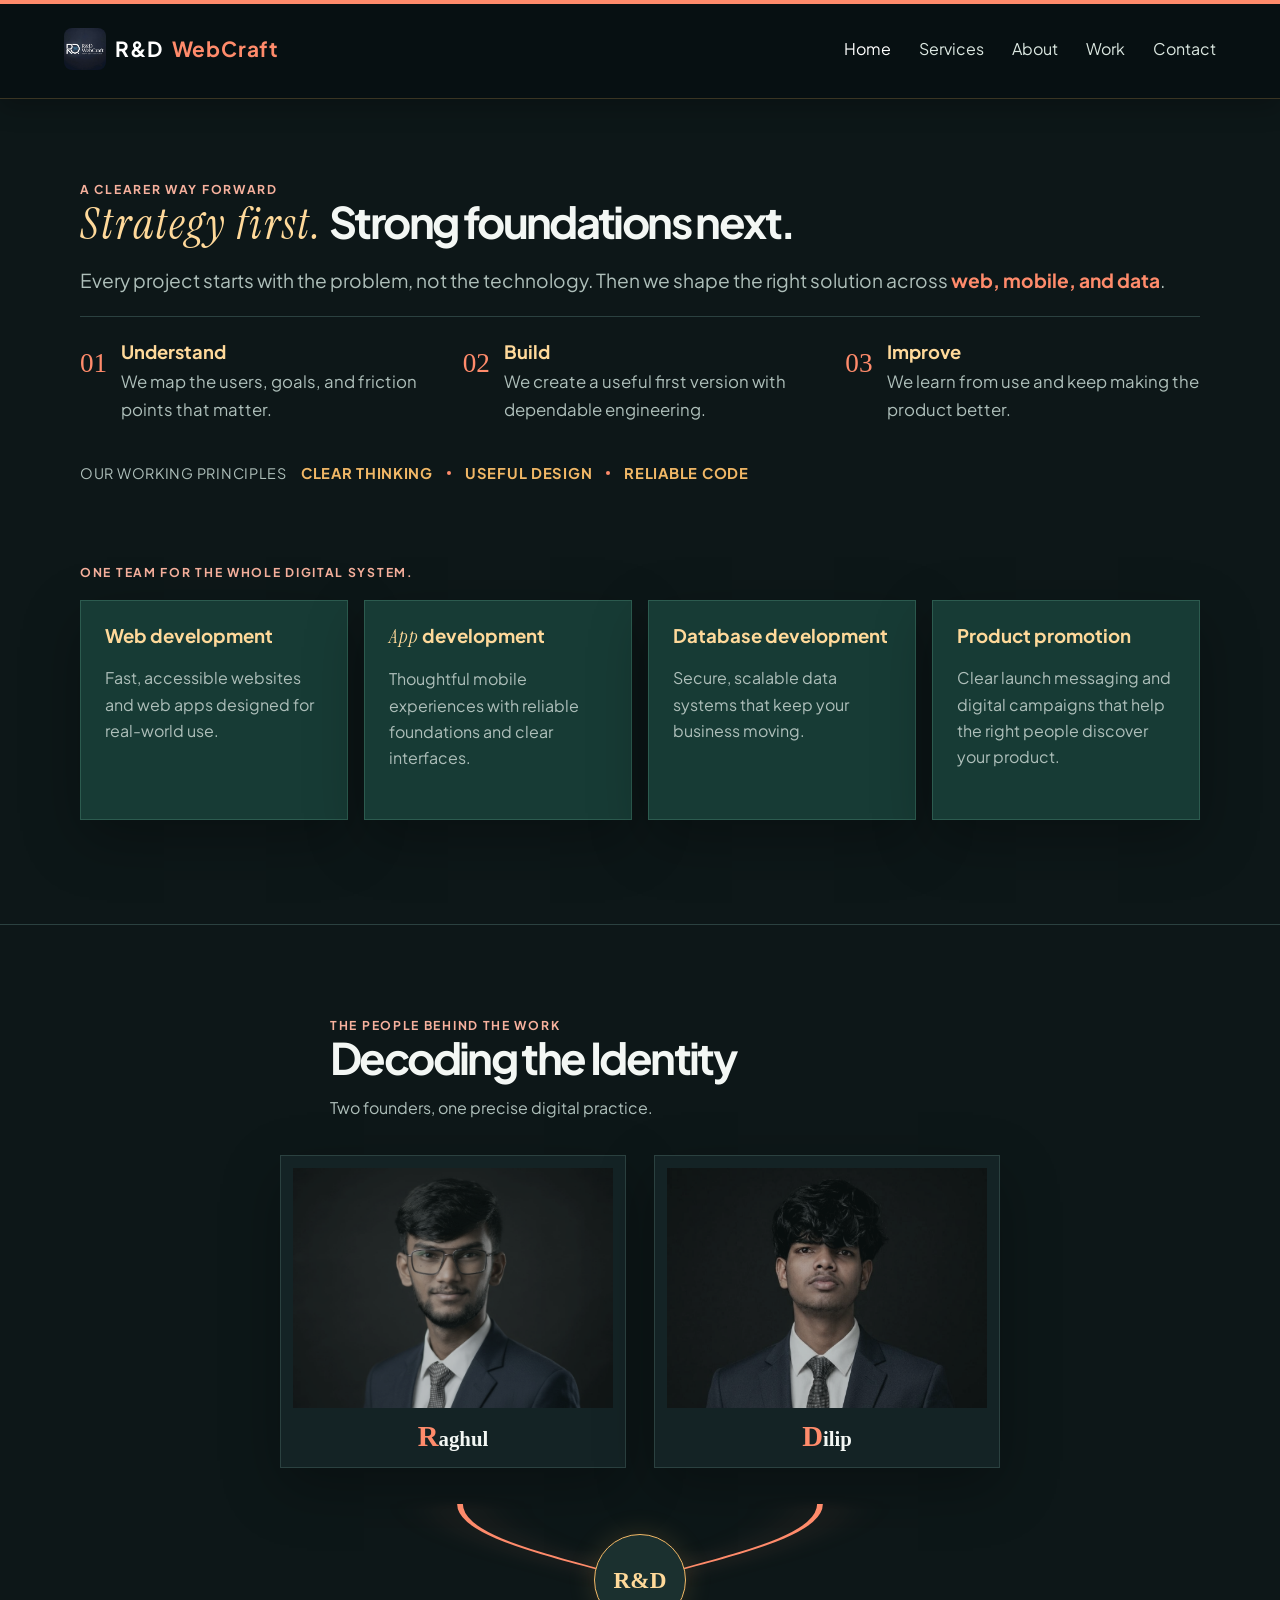
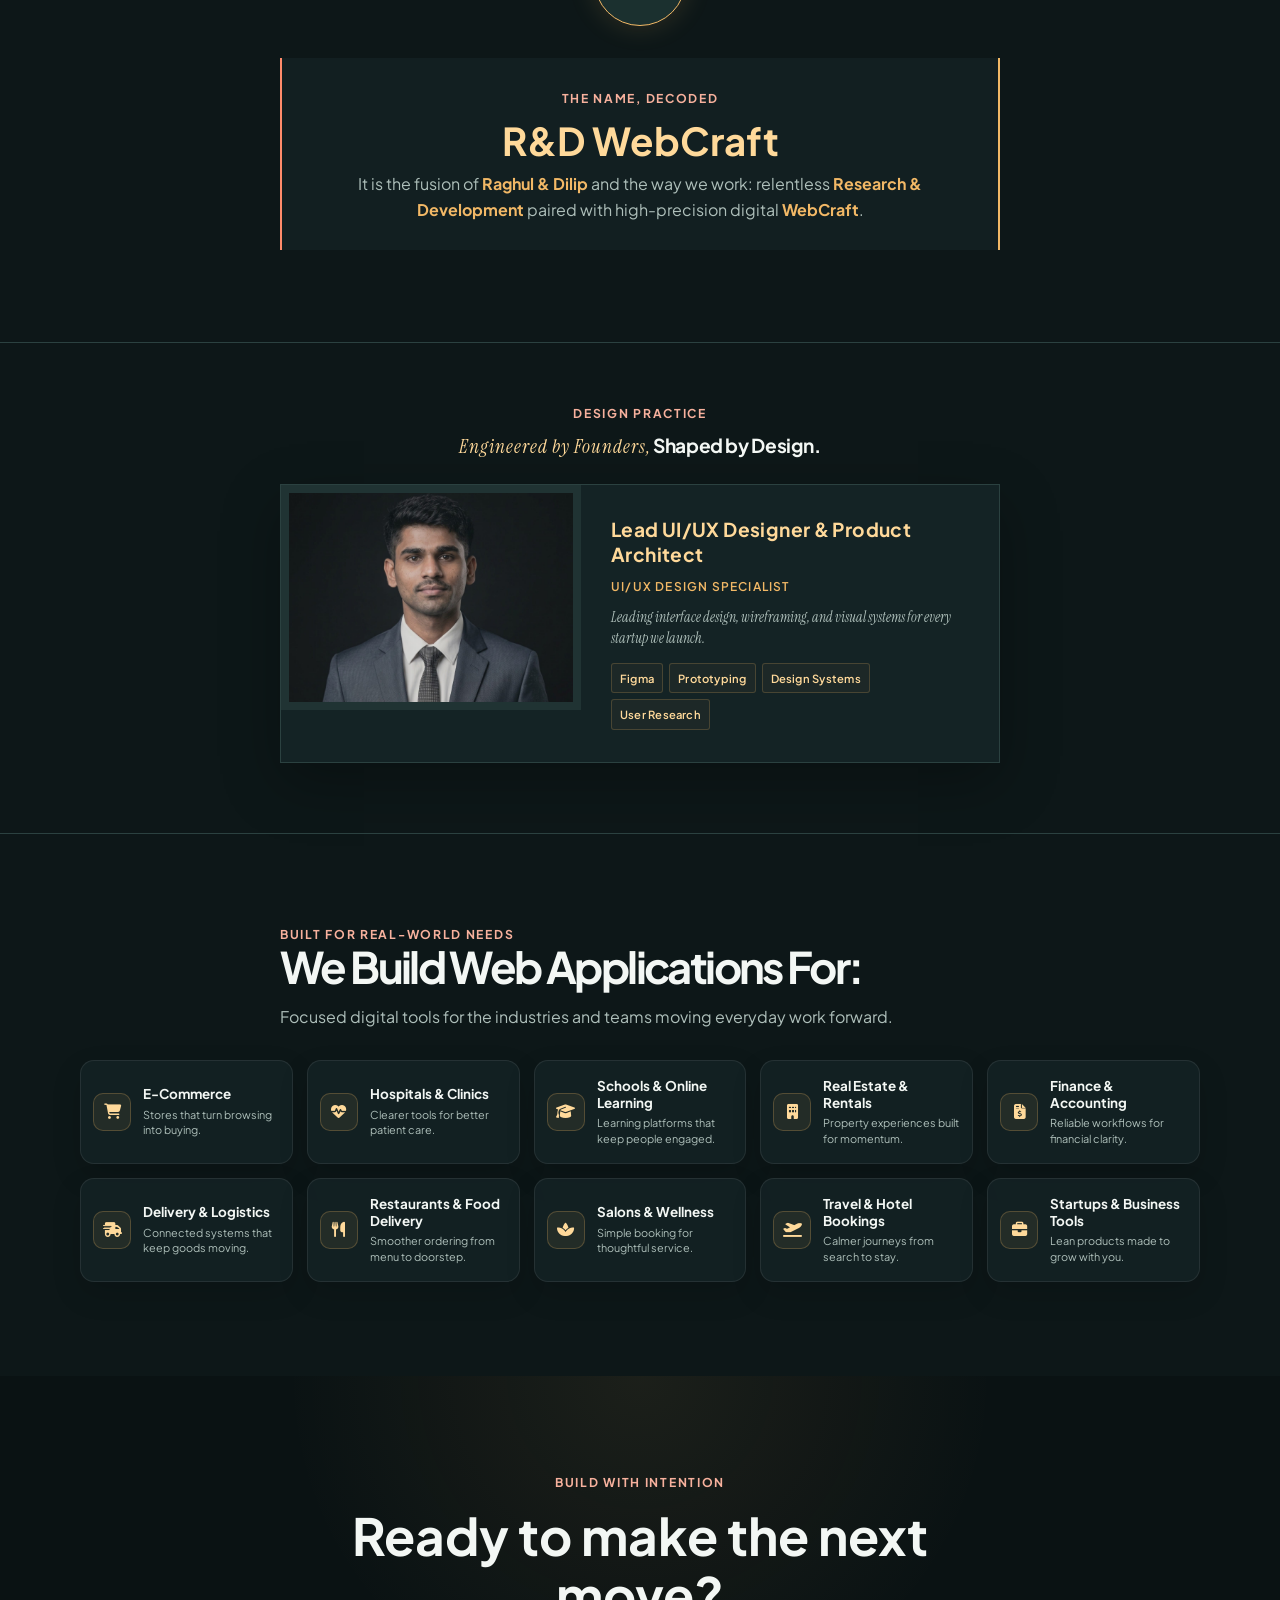
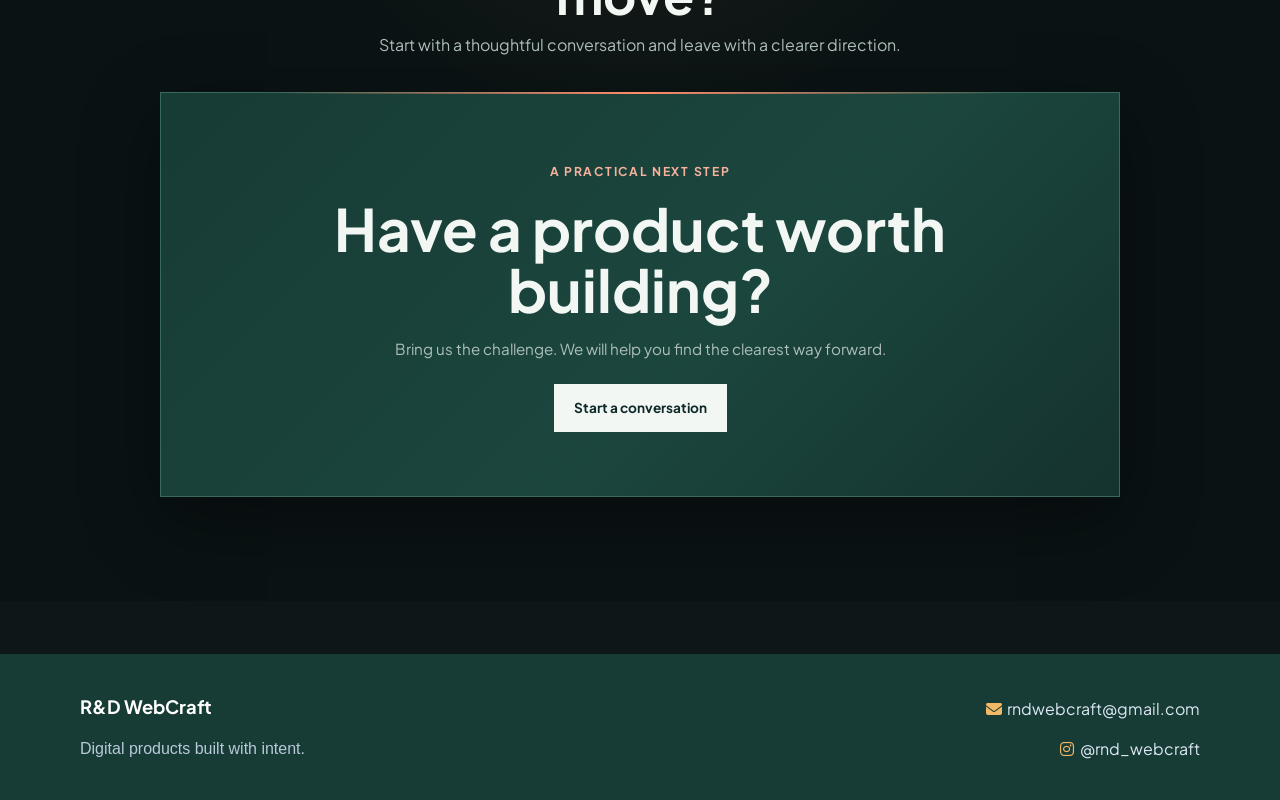
==== commit 165f1bbf: "feat: add industries section and update favicon" ====
--- a/index.html
+++ b/index.html
@@ -6,9 +6,8 @@
   <title>R&amp;D WebCraft | Digital Products</title>
   <link rel="stylesheet" href="Styles.css" />
   <link rel="stylesheet" href="https://cdnjs.cloudflare.com/ajax/libs/font-awesome/6.5.2/css/all.min.css" />
-  <link rel="icon" type="image/png" sizes="48x48" href="https://rndwebcraft.vercel.app/images/rnd_webcraft_icon.png">
-<link rel="shortcut icon" href="https://rndwebcraft.vercel.app/images/rnd_webcraft_icon.png">
-<link rel="apple-touch-icon" href="https://rndwebcraft.vercel.app/images/rnd_webcraft_icon.png">
+  <link rel="icon" type="image/jpeg" sizes="1274x1274" SRC="/images/rnd_webcraft_icon.jpg">
+  <link rel="apple-touch-icon" src="/images/rnd_webcraft_icon.jpg">
 
   <meta property="og:site_name" content="R&amp;D WebCraft" />
   <meta property="og:title" content="R&amp;D WebCraft | Digital Products" />
@@ -45,7 +44,7 @@
 </head>
 <body class="home-page">
   <header class="navbar">
-    <a class="logo" href="index.html"><img src="images/rnd_webcraft_icon.png" alt="R&amp;D WebCraft logo" />R&amp;D <span>WebCraft</span></a>
+    <a class="logo" href="index.html"><img src="images/rnd_webcraft_icon.jpg" alt="R&amp;D WebCraft logo" />R&amp;D <span>WebCraft</span></a>
     <nav><a href="index.html" aria-current="page">Home</a><a href="services.html">Services</a><a href="about.html">About</a><a href="testimonies.html">Work</a><a href="contact.html">Contact</a></nav>
   </header>
   <main>
@@ -90,6 +89,21 @@
         </div>
       </div>
     </section>
+    <section class="industries-section" aria-labelledby="industries-title">
+      <div class="section-intro reveal"><span class="eyebrow">Built for real-world needs</span><h2 id="industries-title">We Build Web Applications For:</h2><p>Focused digital tools for the industries and teams moving everyday work forward.</p></div>
+      <div class="industries-grid">
+        <article class="industry-card reveal"><div class="industry-icon" aria-hidden="true"><i class="fa-solid fa-cart-shopping"></i></div><div><h3>E-Commerce</h3><p>Stores that turn browsing into buying.</p></div></article>
+        <article class="industry-card reveal"><div class="industry-icon" aria-hidden="true"><i class="fa-solid fa-heart-pulse"></i></div><div><h3>Hospitals &amp; Clinics</h3><p>Clearer tools for better patient care.</p></div></article>
+        <article class="industry-card reveal"><div class="industry-icon" aria-hidden="true"><i class="fa-solid fa-graduation-cap"></i></div><div><h3>Schools &amp; Online Learning</h3><p>Learning platforms that keep people engaged.</p></div></article>
+        <article class="industry-card reveal"><div class="industry-icon" aria-hidden="true"><i class="fa-solid fa-building"></i></div><div><h3>Real Estate &amp; Rentals</h3><p>Property experiences built for momentum.</p></div></article>
+        <article class="industry-card reveal"><div class="industry-icon" aria-hidden="true"><i class="fa-solid fa-file-invoice-dollar"></i></div><div><h3>Finance &amp; Accounting</h3><p>Reliable workflows for financial clarity.</p></div></article>
+        <article class="industry-card reveal"><div class="industry-icon" aria-hidden="true"><i class="fa-solid fa-truck-fast"></i></div><div><h3>Delivery &amp; Logistics</h3><p>Connected systems that keep goods moving.</p></div></article>
+        <article class="industry-card reveal"><div class="industry-icon" aria-hidden="true"><i class="fa-solid fa-utensils"></i></div><div><h3>Restaurants &amp; Food Delivery</h3><p>Smoother ordering from menu to doorstep.</p></div></article>
+        <article class="industry-card reveal"><div class="industry-icon" aria-hidden="true"><i class="fa-solid fa-spa"></i></div><div><h3>Salons &amp; Wellness</h3><p>Simple booking for thoughtful service.</p></div></article>
+        <article class="industry-card reveal"><div class="industry-icon" aria-hidden="true"><i class="fa-solid fa-plane-departure"></i></div><div><h3>Travel &amp; Hotel Bookings</h3><p>Calmer journeys from search to stay.</p></div></article>
+        <article class="industry-card reveal"><div class="industry-icon" aria-hidden="true"><i class="fa-solid fa-briefcase"></i></div><div><h3>Startups &amp; Business Tools</h3><p>Lean products made to grow with you.</p></div></article>
+      </div>
+    </section>
     <section class="cta"><div class="cta-intro reveal"><span class="eyebrow">Build with intention</span><h2>Ready to make the next move?</h2><p>Start with a thoughtful conversation and leave with a clearer direction.</p></div><div class="cta-box reveal"><span class="eyebrow">A practical next step</span><h2>Have a product worth building?</h2><p>Bring us the challenge. We will help you find the clearest way forward.</p><a href="contact.html" class="btn-secondary">Start a conversation</a></div></section>
   </main>
   <br></br>
--- a/Styles.css
+++ b/Styles.css
@@ -491,3 +491,86 @@
 @media (prefers-reduced-motion: reduce) {
   *, *::before, *::after { scroll-behavior: auto !important; animation-duration: 0.01ms !important; transition-duration: 0.01ms !important; }
 }
+
+.industries-section {
+  padding: 62px var(--page-pad) 70px;
+  border-top: 1px solid var(--line);
+}
+
+.industries-section > .section-intro {
+  max-width: 720px;
+  margin-bottom: 30px;
+}
+
+.industries-grid {
+  display: grid;
+  grid-template-columns: 1fr;
+  gap: 12px;
+}
+
+.industry-card {
+  display: flex;
+  min-width: 0;
+  align-items: center;
+  gap: 12px;
+  min-height: 92px;
+  padding: 14px;
+  border: 1px solid rgba(255, 255, 255, 0.08);
+  border-radius: 14px;
+  background: rgba(20, 35, 37, 0.82);
+  box-shadow: 0 12px 30px rgba(0, 0, 0, 0.14);
+  transition: transform 180ms ease, border-color 180ms ease, box-shadow 180ms ease;
+}
+
+.industry-card:hover {
+  border-color: rgba(242, 184, 102, 0.46);
+  box-shadow: 0 16px 34px rgba(0, 0, 0, 0.24), 0 0 22px rgba(242, 184, 102, 0.08);
+  transform: translateY(-3px);
+}
+
+.industry-icon {
+  display: grid;
+  flex: 0 0 38px;
+  width: 38px;
+  height: 38px;
+  place-items: center;
+  border: 1px solid rgba(242, 184, 102, 0.24);
+  border-radius: 10px;
+  background: rgba(242, 184, 102, 0.08);
+  color: var(--gold-light);
+  font-size: 0.95rem;
+}
+
+.industry-card h3 {
+  margin: 0 0 4px;
+  color: var(--ink);
+  font-size: 0.9rem;
+  line-height: 1.25;
+}
+
+.industry-card p {
+  margin: 0;
+  color: var(--ink-soft);
+  font-size: 0.72rem;
+  line-height: 1.4;
+}
+
+@media (min-width: 600px) {
+  .industries-section { padding-block: 76px 84px; }
+  .industries-grid { grid-template-columns: repeat(2, minmax(0, 1fr)); gap: 14px; }
+}
+
+@media (min-width: 800px) and (max-width: 1023px) {
+  .industries-grid { grid-template-columns: repeat(3, minmax(0, 1fr)); }
+}
+
+@media (min-width: 1024px) {
+  .industries-grid { grid-template-columns: repeat(5, 1fr); gap: 14px; }
+  .industry-card { min-height: 104px; padding: 14px 12px; }
+  .industry-card h3 { font-size: 0.84rem; }
+  .industry-card p { font-size: 0.68rem; }
+}
+
+@media (min-width: 1280px) {
+  .industries-section { padding-block: 86px 94px; }
+}
